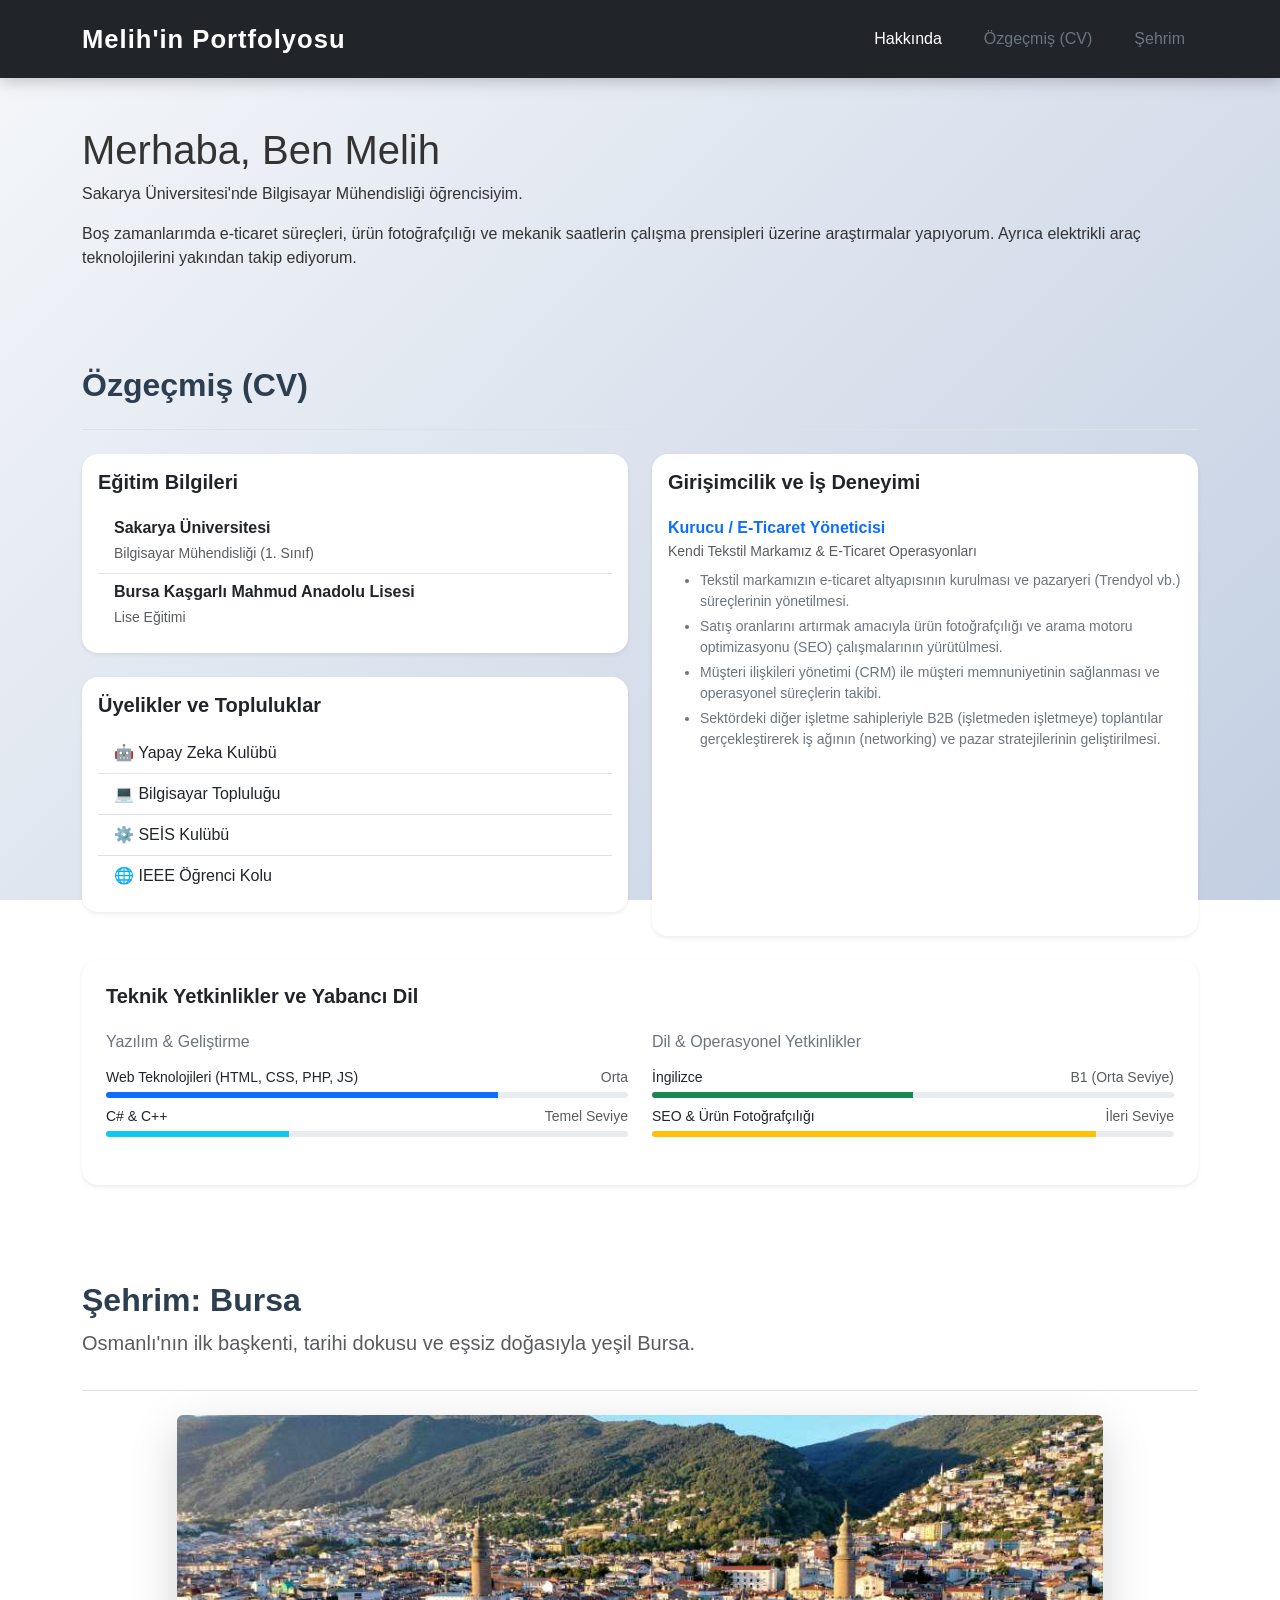
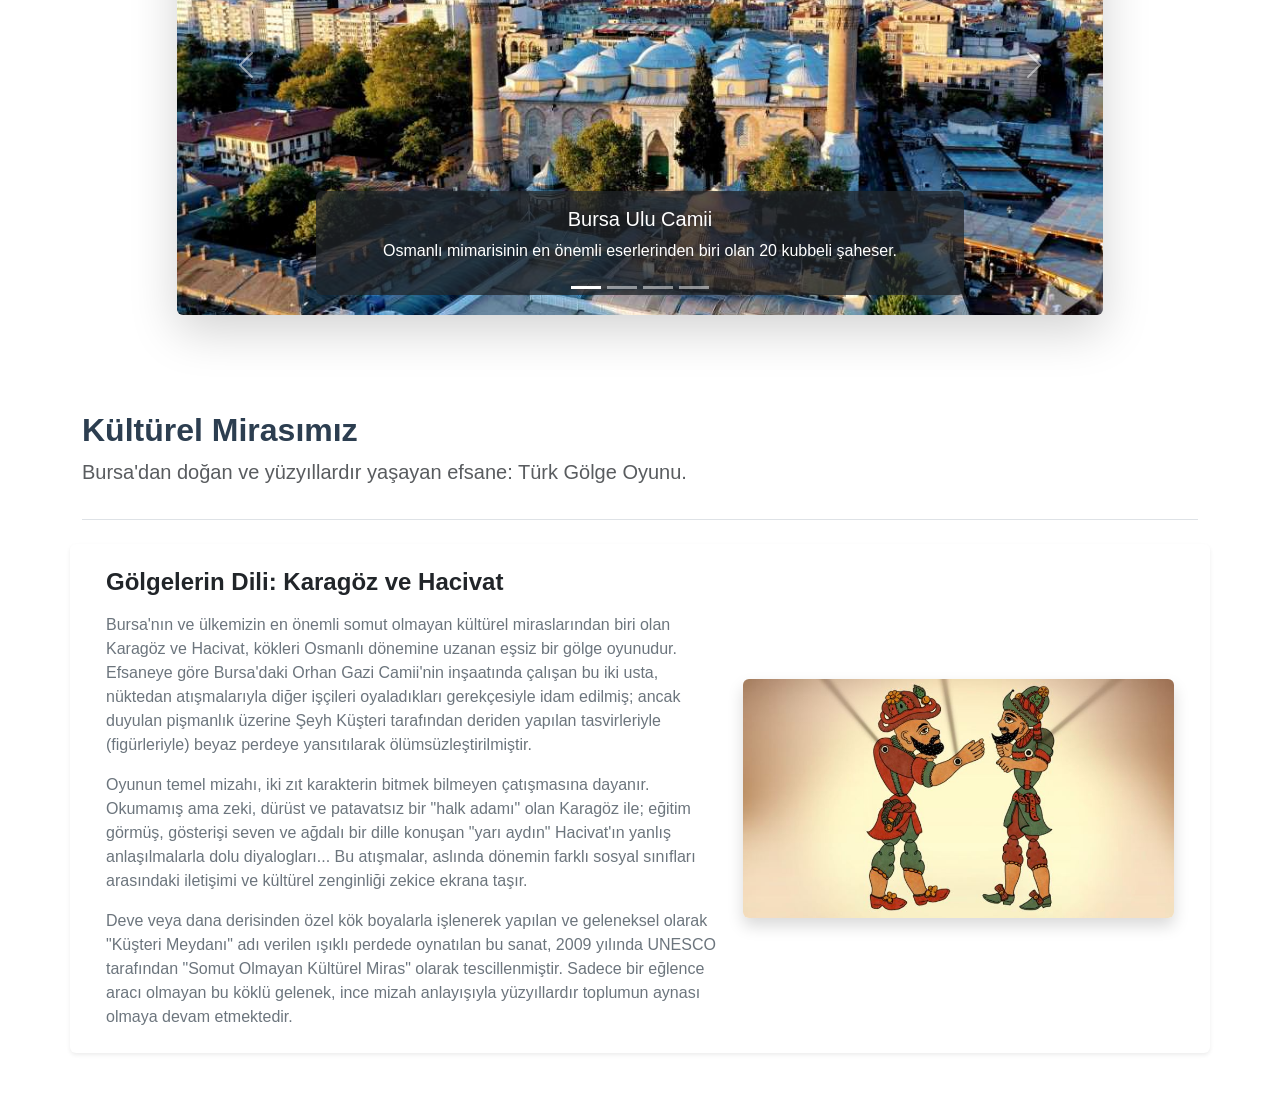
==== index.html @ 3fc29a47 "Mirasımız bölümü Karagöz ve Hacivat detaylarıyla güncellendi" ====
<!DOCTYPE html>
<html lang="tr">
<head>
    <meta charset="UTF-8">
    <meta name="viewport" content="width=device-width, initial-scale=1.0">
    <title>Web Teknolojileri Projesi</title>
    <!-- Bootstrap CSS -->
    <link href="https://cdn.jsdelivr.net/npm/bootstrap@5.3.3/dist/css/bootstrap.min.css" rel="stylesheet">
    <link rel="stylesheet" href="style.css">
</head>
<body>

    <!-- Üst Menü -->
    <nav class="navbar navbar-expand-lg navbar-dark bg-dark">
        <div class="container">
            <a class="navbar-brand" href="#">Melih'in Portfolyosu</a>
            <!-- Mobil menü butonu (Bunu ekledik ki telefonda açılsın) -->
            <button class="navbar-toggler" type="button" data-bs-toggle="collapse" data-bs-toggle="target" aria-controls="navbarNav" aria-expanded="false" aria-label="Toggle navigation">
                <span class="navbar-toggler-icon"></span>
            </button>
            
            <div class="collapse navbar-collapse" id="navbarNav">
                <ul class="navbar-nav ms-auto flex-row gap-3">
                    <li class="nav-item"><a class="nav-link text-white" href="#">Hakkında</a></li>
                    <li class="nav-item"><a class="nav-link text-secondary" href="#">Özgeçmiş (CV)</a></li>
                    <li class="nav-item"><a class="nav-link text-secondary" href="#sehrim">Şehrim</a></li>
                </ul>
            </div>
        </div>
    </nav>

    <!-- Hakkında İçeriği -->
    <div class="container mt-5">
        <h1>Merhaba, Ben Melih</h1>
        <p>Sakarya Üniversitesi'nde Bilgisayar Mühendisliği öğrencisiyim.</p>
        <p>Boş zamanlarımda e-ticaret süreçleri, ürün fotoğrafçılığı ve mekanik saatlerin çalışma prensipleri üzerine araştırmalar yapıyorum. Ayrıca elektrikli araç teknolojilerini yakından takip ediyorum.</p>
    </div>

    <!-- Özgeçmiş (CV) Bölümü -->
    <section id="ozgecmis" class="container mt-5 pt-5 mb-5">
        
        <!-- Bölüm Başlığı -->
        <header class="pb-3 mb-4 border-bottom">
            <h2 class="text-primary">Özgeçmiş (CV)</h2>
        </header>

        <div class="row">
            <!-- Sol Kolon: Eğitim ve Topluluklar -->
            <div class="col-md-6">
                
                <!-- Eğitim Bilgileri -->
                <article class="card shadow-sm mb-4 border-0 bg-white">
                    <div class="card-body">
                        <h3 class="card-title h5 text-dark fw-bold">Eğitim Bilgileri</h3>
                        <ul class="list-group list-group-flush mt-3">
                            <li class="list-group-item bg-transparent">
                                <h4 class="h6 fw-bold mb-1">Sakarya Üniversitesi</h4>
                                <span class="text-muted small">Bilgisayar Mühendisliği (1. Sınıf)</span>
                            </li>
                            <li class="list-group-item bg-transparent">
                                <h4 class="h6 fw-bold mb-1">Bursa Kaşgarlı Mahmud Anadolu Lisesi</h4>
                                <span class="text-muted small">Lise Eğitimi</span>
                            </li>
                        </ul>
                    </div>
                </article>

                <!-- Kulüp ve Topluluklar -->
                <article class="card shadow-sm mb-4 border-0 bg-white">
                    <div class="card-body">
                        <h3 class="card-title h5 text-dark fw-bold">Üyelikler ve Topluluklar</h3>
                        <ul class="list-group list-group-flush mt-3">
                            <li class="list-group-item bg-transparent">🤖 Yapay Zeka Kulübü</li>
                            <li class="list-group-item bg-transparent">💻 Bilgisayar Topluluğu</li>
                            <li class="list-group-item bg-transparent">⚙️ SEİS Kulübü</li>
                            <li class="list-group-item bg-transparent">🌐 IEEE Öğrenci Kolu</li>
                        </ul>
                    </div>
                </article>

            </div>

            <!-- Sağ Kolon: Deneyimler -->
            <div class="col-md-6">
                
                <!-- İş Deneyimi -->
                <article class="card shadow-sm border-0 bg-white h-100">
                    <div class="card-body">
                        <h3 class="card-title h5 text-dark fw-bold">Girişimcilik ve İş Deneyimi</h3>
                        
                        <div class="mt-4">
                            <h4 class="h6 fw-bold mb-1 text-primary">Kurucu / E-Ticaret Yöneticisi</h4>
                            <p class="text-muted small mb-2">Kendi Tekstil Markamız & E-Ticaret Operasyonları</p>
                            <ul class="small text-secondary">
                                <li class="mb-1">Tekstil markamızın e-ticaret altyapısının kurulması ve pazaryeri (Trendyol vb.) süreçlerinin yönetilmesi.</li>
                                <li class="mb-1">Satış oranlarını artırmak amacıyla ürün fotoğrafçılığı ve arama motoru optimizasyonu (SEO) çalışmalarının yürütülmesi.</li>
                                <li class="mb-1">Müşteri ilişkileri yönetimi (CRM) ile müşteri memnuniyetinin sağlanması ve operasyonel süreçlerin takibi.</li>
                                <li>Sektördeki diğer işletme sahipleriyle B2B (işletmeden işletmeye) toplantılar gerçekleştirerek iş ağının (networking) ve pazar stratejilerinin geliştirilmesi.</li>
                            </ul>
                        </div>
                        
                    </div>
                </article>

            </div>
        </div>

        <!-- Yetenekler ve Yabancı Dil -->
        <div class="row mt-4">
            <div class="col-12">
                <article class="card shadow-sm border-0 bg-white p-2">
                    <div class="card-body">
                        <h3 class="card-title h5 text-dark fw-bold mb-4">Teknik Yetkinlikler ve Yabancı Dil</h3>
                        
                        <div class="row">
                            <!-- Yazılım ve Teknoloji -->
                            <div class="col-md-6 mb-3">
                                <h4 class="h6 text-secondary mb-3">Yazılım & Geliştirme</h4>
                                
                                <div class="mb-2">
                                    <div class="d-flex justify-content-between small mb-1">
                                        <span>Web Teknolojileri (HTML, CSS, PHP, JS)</span>
                                        <span class="text-muted">Orta</span>
                                    </div>
                                    <div class="progress" style="height: 6px;">
                                        <div class="progress-bar bg-primary" role="progressbar" style="width: 75%"></div>
                                    </div>
                                </div>

                                <div class="mb-2">
                                    <div class="d-flex justify-content-between small mb-1">
                                        <span>C# & C++</span>
                                        <span class="text-muted">Temel Seviye</span>
                                    </div>
                                    <div class="progress" style="height: 6px;">
                                        <div class="progress-bar bg-info" role="progressbar" style="width: 35%"></div>
                                    </div>
                                </div>
                            </div>

                            <!-- Diller ve Diğer Yetenekler -->
                            <div class="col-md-6 mb-3">
                                <h4 class="h6 text-secondary mb-3">Dil & Operasyonel Yetkinlikler</h4>
                                
                                <div class="mb-2">
                                    <div class="d-flex justify-content-between small mb-1">
                                        <span>İngilizce</span>
                                        <span class="text-muted">B1 (Orta Seviye)</span>
                                    </div>
                                    <div class="progress" style="height: 6px;">
                                        <div class="progress-bar bg-success" role="progressbar" style="width: 50%"></div>
                                    </div>
                                </div>

                                <div class="mb-2">
                                    <div class="d-flex justify-content-between small mb-1">
                                        <span>SEO & Ürün Fotoğrafçılığı</span>
                                        <span class="text-muted">İleri Seviye</span>
                                    </div>
                                    <div class="progress" style="height: 6px;">
                                        <div class="progress-bar bg-warning" role="progressbar" style="width: 85%"></div>
                                    </div>
                                </div>
                            </div>
                        </div>

                    </div>
                </article>
            </div>
        </div>
    </section>

    <!-- Şehrim Bölümü (Bursa Temalı Slider) -->
    <section id="sehrim" class="container mt-5 pt-5 mb-5">
        
        <!-- Bölüm Başlığı -->
        <header class="pb-3 mb-4 border-bottom">
            <h2 class="text-primary">Şehrim: Bursa</h2>
            <p class="lead text-muted">Osmanlı'nın ilk başkenti, tarihi dokusu ve eşsiz doğasıyla yeşil Bursa.</p>
        </header>

        <!-- Bootstrap Slider (Carousel) - 4 Resimli -->
        <div class="row justify-content-center">
            <div class="col-md-10">
                <div id="sehrimSlider" class="carousel slide shadow-lg rounded overflow-hidden" data-bs-ride="carousel">
                    
                    <!-- Alt Çizgi Göstergeleri -->
                    <div class="carousel-indicators">
                        <button type="button" data-bs-target="#sehrimSlider" data-bs-slide-to="0" class="active" aria-current="true" aria-label="Slide 1"></button>
                        <button type="button" data-bs-target="#sehrimSlider" data-bs-slide-to="1" aria-label="Slide 2"></button>
                        <button type="button" data-bs-target="#sehrimSlider" data-bs-slide-to="2" aria-label="Slide 3"></button>
                        <button type="button" data-bs-target="#sehrimSlider" data-bs-slide-to="3" aria-label="Slide 4"></button>
                    </div>

                    <!-- Kayan Resimler -->
                    <div class="carousel-inner">
                        <!-- Slayt 1: Ulu Camii -->
                        <div class="carousel-item active">
                            <img src="resimler/ULUCAMİİ.jpg" class="d-block w-100" style="height: 500px; object-fit: cover;" alt="Bursa Ulu Camii">
                            <div class="carousel-caption d-none d-md-block bg-dark bg-opacity-75 rounded p-3">
                                <h5>Bursa Ulu Camii</h5>
                                <p>Osmanlı mimarisinin en önemli eserlerinden biri olan 20 kubbeli şaheser.</p>
                            </div>
                        </div>
                        <!-- Slayt 2: Uludağ -->
                        <div class="carousel-item">
                            <img src="resimler/Uludağ_zirve.jpg" class="d-block w-100" style="height: 500px; object-fit: cover;" alt="Uludağ">
                            <div class="carousel-caption d-none d-md-block bg-dark bg-opacity-75 rounded p-3">
                                <h5>Beyaz Cennet: Uludağ</h5>
                                <p>Türkiye'nin en popüler kış turizmi merkezi ve eşsiz doğa parkı.</p>
                            </div>
                        </div>
                        <!-- Slayt 3: Cumalıkızık -->
                        <div class="carousel-item">
                            <img src="resimler/cumalikkizik.webp" class="d-block w-100" style="height: 500px; object-fit: cover;" alt="Cumalıkızık">
                            <div class="carousel-caption d-none d-md-block bg-dark bg-opacity-75 rounded p-3">
                                <h5>Tarihi Cumalıkızık Köyü</h5>
                                <p>UNESCO Dünya Mirası listesinde yer alan, 700 yıllık Osmanlı sivil mimari örneği.</p>
                            </div>
                        </div>
                        <!-- Slayt 4: Teleferik -->
                        <div class="carousel-item">
                            <img src="resimler/telefrik.webp" class="d-block w-100" style="height: 500px; object-fit: cover;" alt="Bursa Teleferik">
                            <div class="carousel-caption d-none d-md-block bg-dark bg-opacity-75 rounded p-3">
                                <h5>Teleferik</h5>
                                <p>Uludağ'a uzanan dünyanın en uzun hatlı teleferiklerinden biriyle orman manzarası.</p>
                            </div>
                        </div>
                    </div>

                    <!-- Sağ/Sol Kontrol Okları -->
                    <button class="carousel-control-prev" type="button" data-bs-target="#sehrimSlider" data-bs-slide="prev">
                        <span class="carousel-control-prev-icon" aria-hidden="true"></span>
                        <span class="visually-hidden">Önceki</span>
                    </button>
                    <button class="carousel-control-next" type="button" data-bs-target="#sehrimSlider" data-bs-slide="next">
                        <span class="carousel-control-next-icon" aria-hidden="true"></span>
                        <span class="visually-hidden">Sonraki</span>
                    </button>
                </div>
            </div>
        </div>

    </section>

<!-- Mirasımız Bölümü -->
    <section id="mirasimiz" class="container mt-5 pt-5 mb-5">
        
        <!-- Bölüm Başlığı -->
        <header class="pb-3 mb-4 border-bottom">
            <h2 class="text-primary">Kültürel Mirasımız</h2>
            <p class="lead text-muted">Bursa'dan doğan ve yüzyıllardır yaşayan efsane: Türk Gölge Oyunu.</p>
        </header>

        <!-- Miras İçeriği (Article Semantic Tag'i ile) -->
        <article class="row align-items-center bg-white shadow-sm rounded p-4 border-0 card-hover-effect">
            
            <!-- Sol Taraf: Metin İçeriği -->
            <div class="col-md-7 order-2 order-md-1 mt-4 mt-md-0">
                <h3 class="h4 fw-bold text-dark mb-3">Gölgelerin Dili: Karagöz ve Hacivat</h3>
                <p class="text-secondary mb-3">
                    Bursa'nın ve ülkemizin en önemli somut olmayan kültürel miraslarından biri olan Karagöz ve Hacivat, kökleri Osmanlı dönemine uzanan eşsiz bir gölge oyunudur. Efsaneye göre Bursa'daki Orhan Gazi Camii'nin inşaatında çalışan bu iki usta, nüktedan atışmalarıyla diğer işçileri oyaladıkları gerekçesiyle idam edilmiş; ancak duyulan pişmanlık üzerine Şeyh Küşteri tarafından deriden yapılan tasvirleriyle (figürleriyle) beyaz perdeye yansıtılarak ölümsüzleştirilmiştir.
                </p>
                <p class="text-secondary mb-3">
                    Oyunun temel mizahı, iki zıt karakterin bitmek bilmeyen çatışmasına dayanır. Okumamış ama zeki, dürüst ve patavatsız bir "halk adamı" olan Karagöz ile; eğitim görmüş, gösterişi seven ve ağdalı bir dille konuşan "yarı aydın" Hacivat'ın yanlış anlaşılmalarla dolu diyalogları... Bu atışmalar, aslında dönemin farklı sosyal sınıfları arasındaki iletişimi ve kültürel zenginliği zekice ekrana taşır.
                </p>
                <p class="text-secondary mb-0">
                    Deve veya dana derisinden özel kök boyalarla işlenerek yapılan ve geleneksel olarak "Küşteri Meydanı" adı verilen ışıklı perdede oynatılan bu sanat, 2009 yılında UNESCO tarafından "Somut Olmayan Kültürel Miras" olarak tescillenmiştir. Sadece bir eğlence aracı olmayan bu köklü gelenek, ince mizah anlayışıyla yüzyıllardır toplumun aynası olmaya devam etmektedir.
                </p>
            </div>
            
            <!-- Sağ Taraf: Görsel -->
            <div class="col-md-5 order-1 order-md-2 text-center">
                <!-- İstersen resmi kendi resimler/ klasörüne indireceğin bir Karagöz Hacivat görseliyle değiştirebilirsin -->
                <img src="resimler/HACİVAT.KARAGÖZ.jpg" class="img-fluid rounded shadow" alt="Karagöz ve Hacivat Gölge Oyunu">
            </div>

        </article>

    </section>


    
    <!-- Bootstrap JS (Mobil menünün ve resim kaydırmanın çalışması için ZORUNLU) -->
    <script src="https://cdn.jsdelivr.net/npm/bootstrap@5.3.3/dist/js/bootstrap.bundle.min.js"></script>
</body>
</html>
---- style.css ----
/* Sayfa Genel Arka Planı (Hafif ve modern bir geçiş - Gradient) */
body {
    background: linear-gradient(135deg, #f5f7fa 0%, #c3cfe2 100%);
    background-attachment: fixed; /* Arka planı sabitler, kaydırmayı güzelleştirir */
    font-family: 'Segoe UI', Tahoma, Geneva, Verdana, sans-serif;
    color: #333;
}

/* Üst Menü Özelleştirmeleri */
.navbar {
    box-shadow: 0 4px 15px rgba(0, 0, 0, 0.2); 
    padding: 15px 0; 
}

.navbar-brand {
    font-weight: 800;
    font-size: 1.6rem;
    letter-spacing: 1px;
}

.nav-link {
    font-weight: 500;
    transition: all 0.3s ease;
    margin: 0 5px;
}

.nav-link:hover {
    color: #0dcaf0 !important;
    transform: translateY(-3px);
}

/* Kart Tasarımları (Hafif yuvarlatılmış köşeler ve havada durma efekti) */
.card {
    border-radius: 16px; /* Köşeleri modern bir şekilde yumuşatır */
    transition: transform 0.3s ease, box-shadow 0.3s ease; /* Hareketleri akıcı yapar */
}

/* Fareyle kartın üzerine gelince hafifçe havaya kalkması */
.card:hover {
    transform: translateY(-8px);
    box-shadow: 0 15px 30px rgba(0,0,0,0.1) !important;
}

/* CV Başlıkları */
h2.text-primary {
    color: #2c3e50 !important; /* Mavi rengi daha asil bir laciverte çeker */
    font-weight: 800;
}
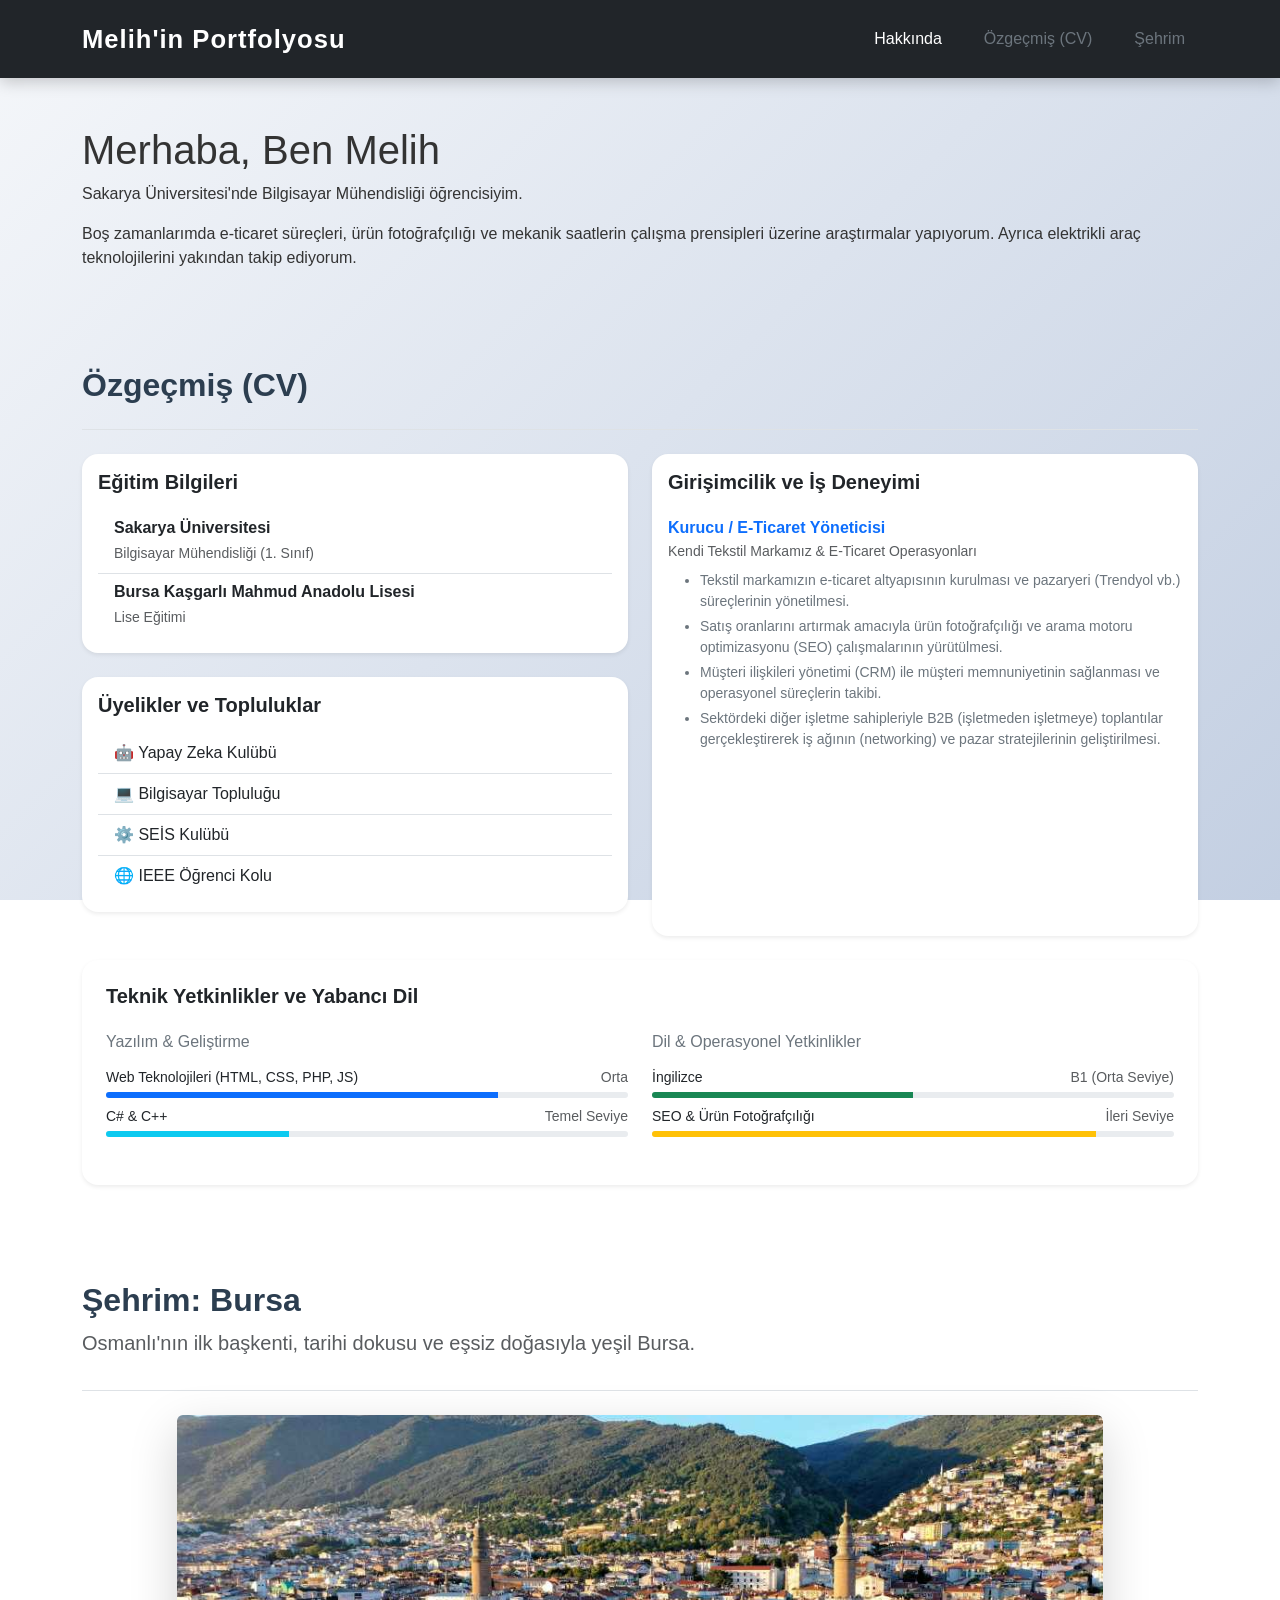
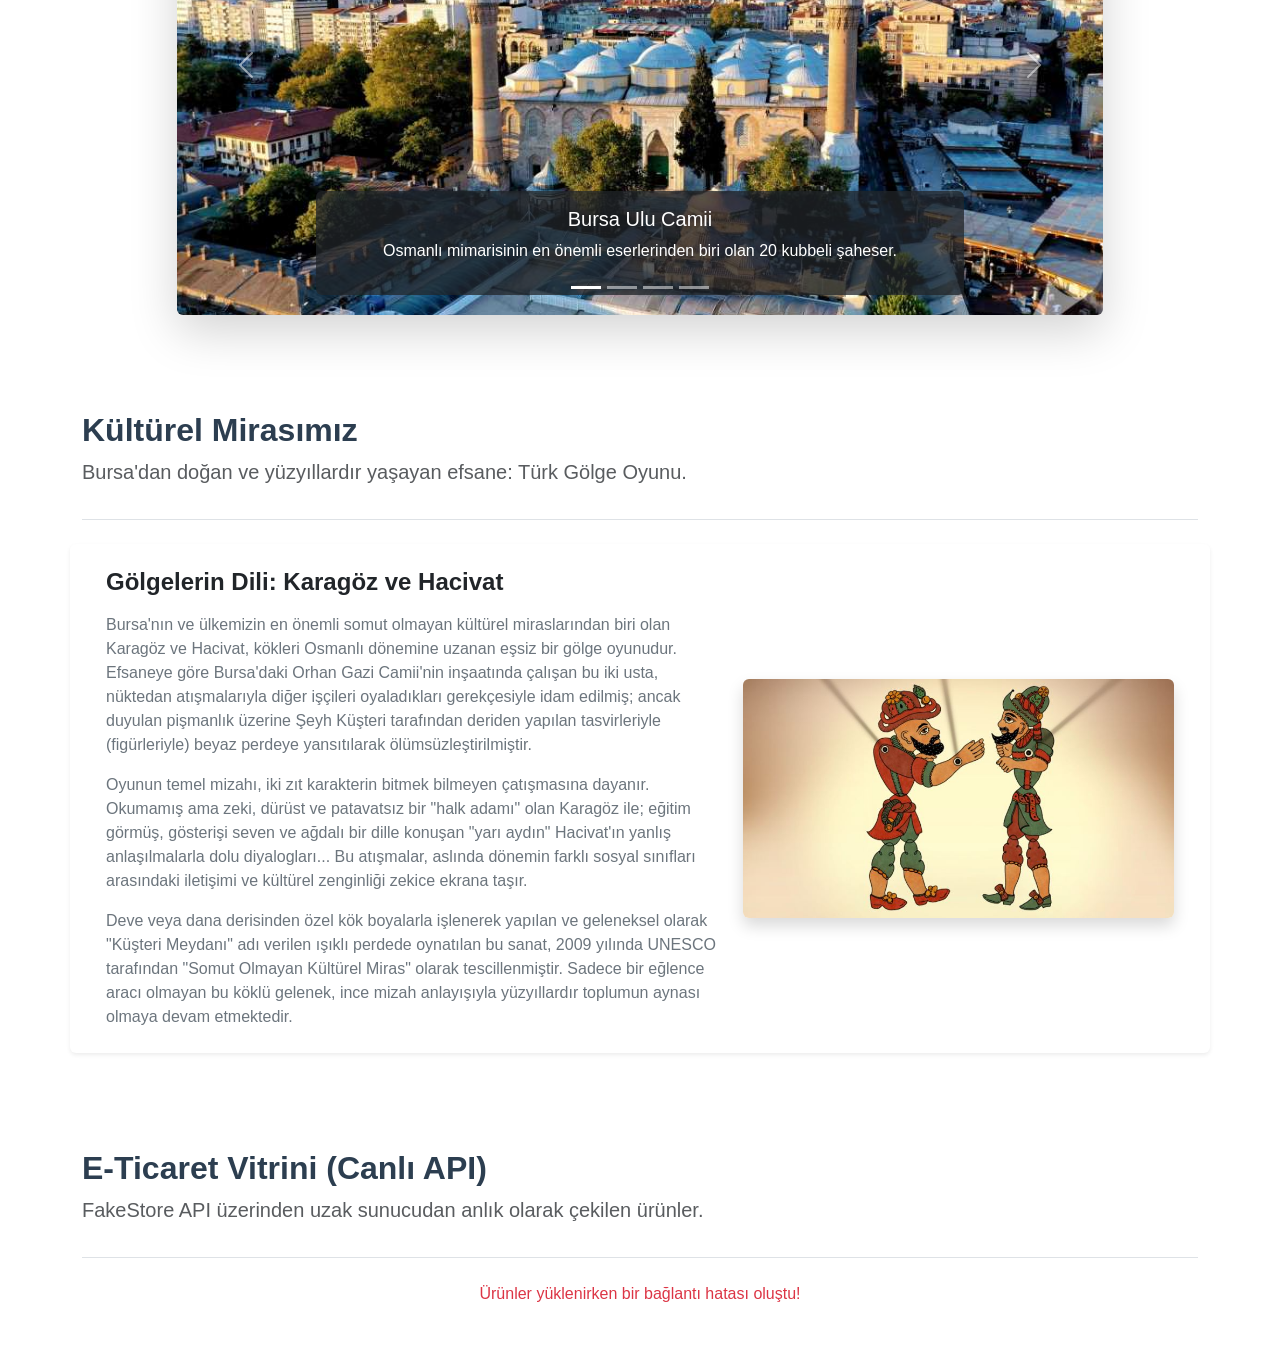
==== commit 3684b281: "FakeStore API ile dinamik e-ticaret vitrini eklendi" ====
--- a/index.html
+++ b/index.html
@@ -279,9 +279,69 @@
 
     </section>
 
-
+<!-- E-Ticaret API Vitrini (6. Gün Görevi) -->
+    <section id="api-vitrin" class="container mt-5 pt-5 mb-5">
+        
+        <header class="pb-3 mb-4 border-bottom">
+            <h2 class="text-primary">E-Ticaret Vitrini (Canlı API)</h2>
+            <p class="lead text-muted">FakeStore API üzerinden uzak sunucudan anlık olarak çekilen ürünler.</p>
+        </header>
+
+        <!-- Ürünlerin dizileceği boş kutu. İçini JavaScript ile dolduracağız -->
+        <div class="row" id="urun-listesi">
+            <div class="col-12 text-center mt-4">
+                <div class="spinner-border text-primary" role="status">
+                    <span class="visually-hidden">Yükleniyor...</span>
+                </div>
+                <p class="mt-2 text-muted">Ürünler sunucudan çekiliyor, lütfen bekleyin...</p>
+            </div>
+        </div>
+
+    </section>
+
+    <!-- API Veri Çekme İşlemi (JavaScript) -->
+    <script>
+        // 1. ADIM: İnternetteki ürün veri tabanına (API) gidip 4 tane ürün istiyoruz.
+        fetch('https://fakestoreapi.com/products?limit=4')
+            
+            // 2. ADIM: Gelen cevabı bilgisayarın anlayacağı JSON (veri) formatına çeviriyoruz.
+            .then(cevap => cevap.json())
+            
+            // 3. ADIM: Veriler hazır olduğunda ekrana (HTML içine) yazdırıyoruz.
+            .then(urunler => {
+                
+                // HTML'deki boş ürün kutumuzu buluyoruz
+                const urunKutusu = document.getElementById('urun-listesi');
+                
+                // "Yükleniyor..." yazısını temizliyoruz
+                urunKutusu.innerHTML = ''; 
+
+                // Gelen her bir ürün için bir döngü başlatıp ekrana Bootstrap kartı çiziyoruz
+                urunler.forEach(urun => {
+                    urunKutusu.innerHTML += `
+                        <div class="col-md-3 mb-4">
+                            <div class="card h-100 shadow-sm border-0 p-3 card-hover-effect">
+                                <img src="${urun.image}" class="card-img-top" style="height: 180px; object-fit: contain;" alt="Ürün Resmi">
+                                <div class="card-body text-center d-flex flex-column p-0 pt-3">
+                                    <h6 class="card-title text-truncate" title="${urun.title}">${urun.title}</h6>
+                                    <p class="card-text fw-bold text-success mt-auto fs-5">$${urun.price}</p>
+                                </div>
+                            </div>
+                        </div>
+                    `;
+                });
+            })
+            
+            // 4. ADIM: Eğer internet veya sunucu kaynaklı bir hata olursa ekrana uyarı veriyoruz.
+            .catch(hata => {
+                document.getElementById('urun-listesi').innerHTML = '<p class="text-danger text-center">Ürünler yüklenirken bir bağlantı hatası oluştu!</p>';
+            });
+    </script>
     
     <!-- Bootstrap JS (Mobil menünün ve resim kaydırmanın çalışması için ZORUNLU) -->
     <script src="https://cdn.jsdelivr.net/npm/bootstrap@5.3.3/dist/js/bootstrap.bundle.min.js"></script>
+
+
+
 </body>
 </html>
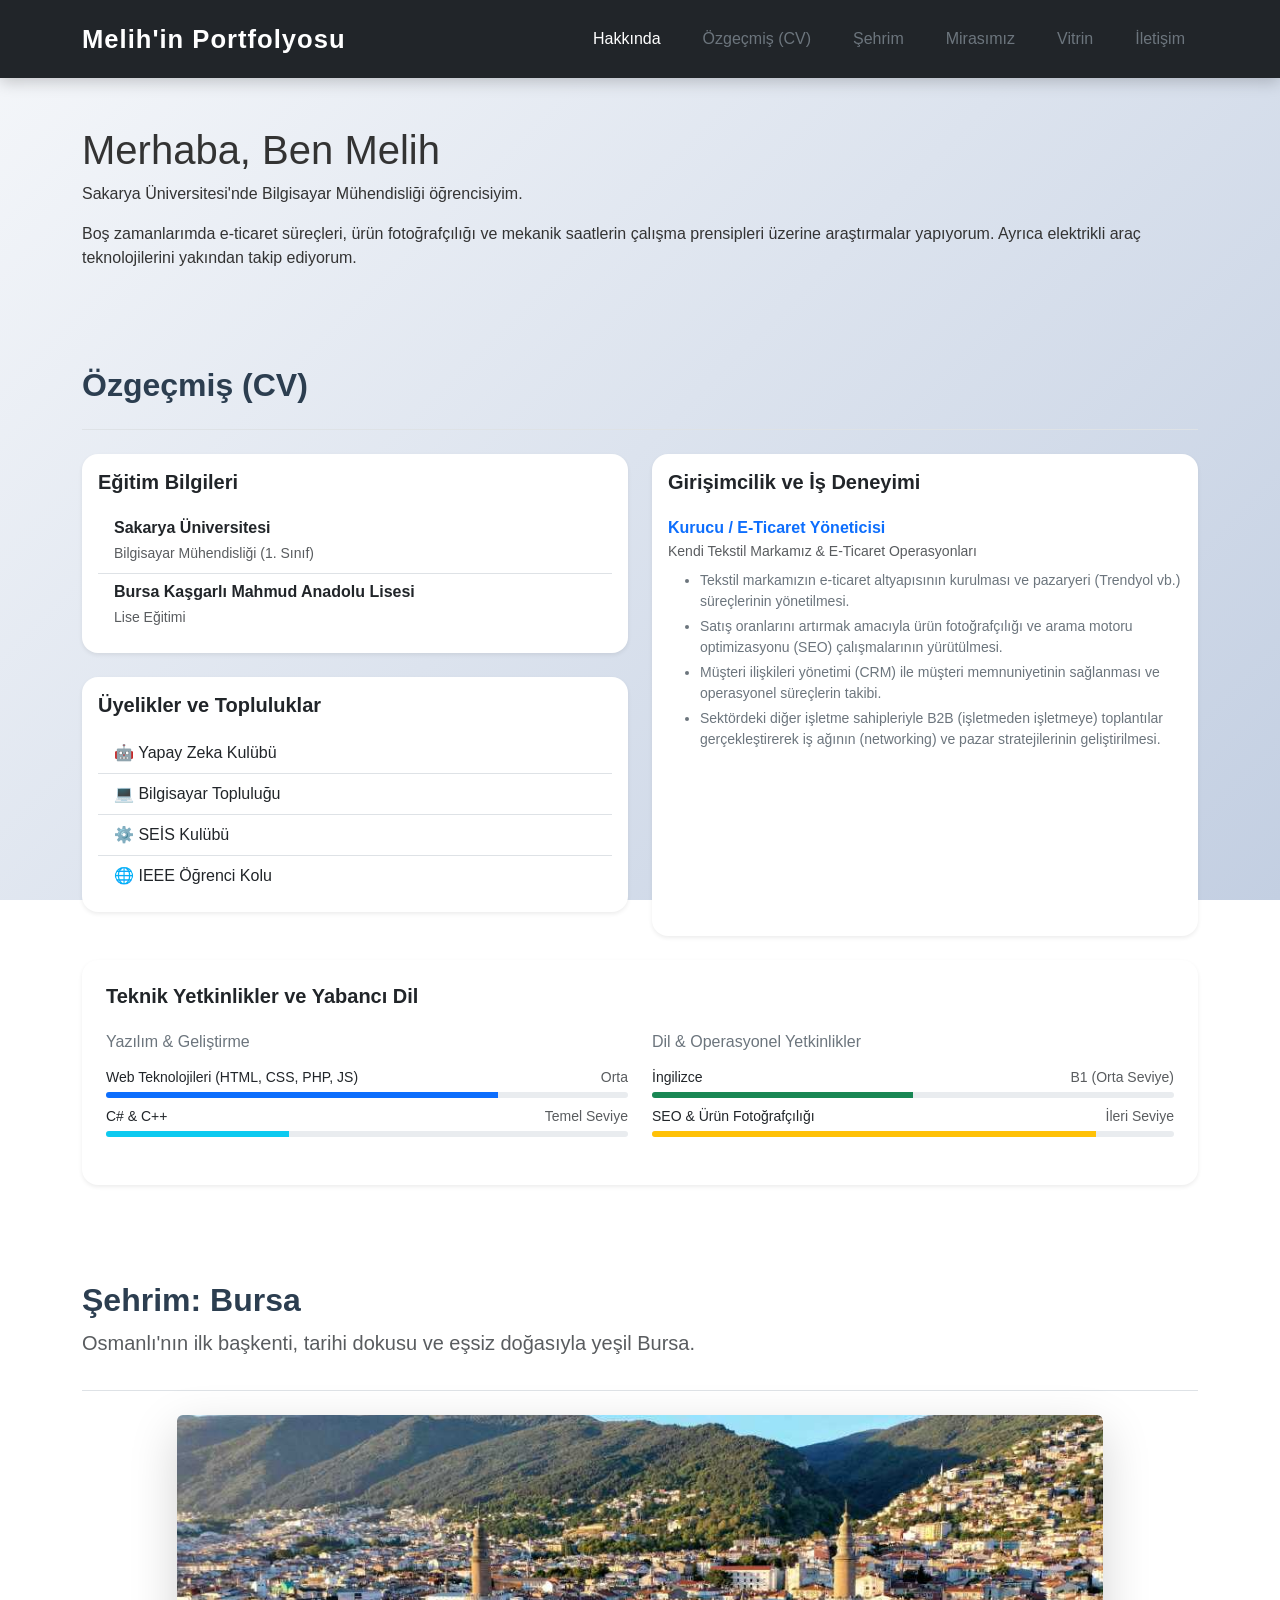
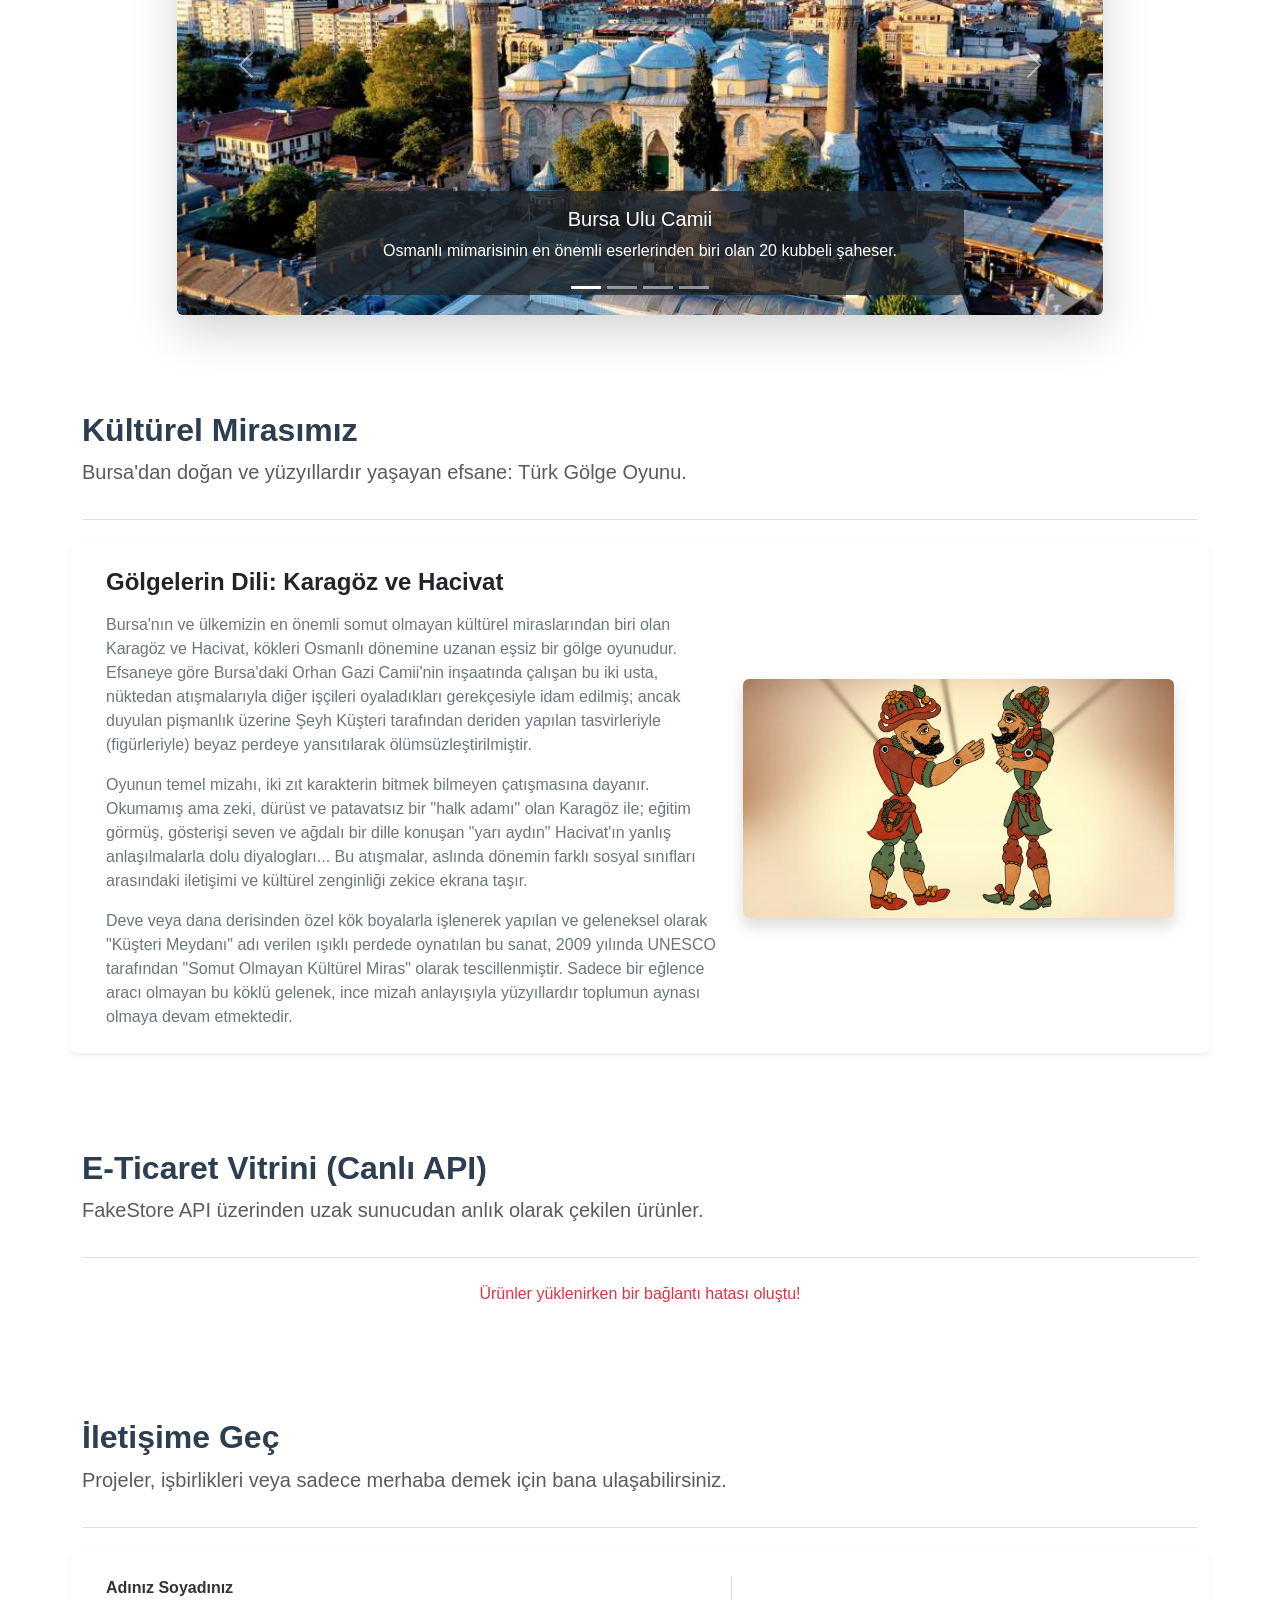
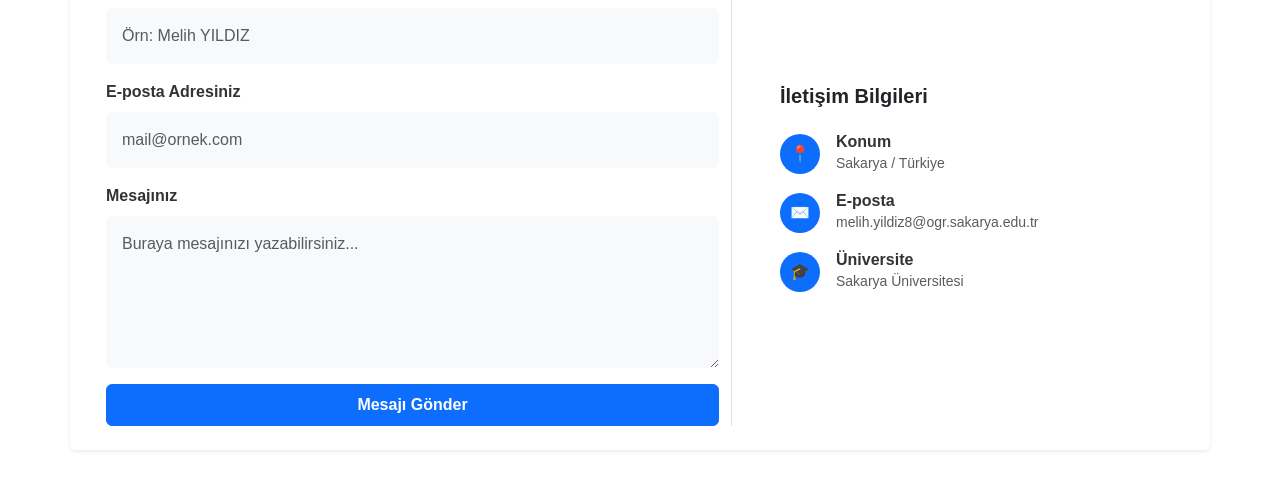
==== commit aba33ef0: "İletişim bölümü eklendi ve üst menü güncellendi" ====
--- a/index.html
+++ b/index.html
@@ -11,6 +11,7 @@
 <body>
 
     <!-- Üst Menü -->
+    <!-- Üst Menü -->
     <nav class="navbar navbar-expand-lg navbar-dark bg-dark">
         <div class="container">
             <a class="navbar-brand" href="#">Melih'in Portfolyosu</a>
@@ -22,13 +23,16 @@
             <div class="collapse navbar-collapse" id="navbarNav">
                 <ul class="navbar-nav ms-auto flex-row gap-3">
                     <li class="nav-item"><a class="nav-link text-white" href="#">Hakkında</a></li>
-                    <li class="nav-item"><a class="nav-link text-secondary" href="#">Özgeçmiş (CV)</a></li>
+                    <li class="nav-item"><a class="nav-link text-secondary" href="#ozgecmis">Özgeçmiş (CV)</a></li>
                     <li class="nav-item"><a class="nav-link text-secondary" href="#sehrim">Şehrim</a></li>
+                    <!-- İŞTE BURAYA YENİ BÖLÜMLERİMİZİN LİNKLERİ GELDİ -->
+                    <li class="nav-item"><a class="nav-link text-secondary" href="#mirasimiz">Mirasımız</a></li>
+                    <li class="nav-item"><a class="nav-link text-secondary" href="#api-vitrin">Vitrin</a></li>
+                    <li class="nav-item"><a class="nav-link text-secondary" href="#iletisim">İletişim</a></li>
                 </ul>
             </div>
         </div>
     </nav>
-
     <!-- Hakkında İçeriği -->
     <div class="container mt-5">
         <h1>Merhaba, Ben Melih</h1>
@@ -299,6 +303,67 @@
 
     </section>
 
+    <!-- İletişim Bölümü (7. Gün Görevi) -->
+    <section id="iletisim" class="container mt-5 pt-5 mb-5">
+        
+        <header class="pb-3 mb-4 border-bottom">
+            <h2 class="text-primary">İletişime Geç</h2>
+            <p class="lead text-muted">Projeler, işbirlikleri veya sadece merhaba demek için bana ulaşabilirsiniz.</p>
+        </header>
+
+        <div class="row bg-white shadow-sm rounded p-4 border-0">
+            <!-- Sol Kolon: İletişim Formu -->
+            <div class="col-md-7 mb-4 mb-md-0">
+                <form id="iletisimFormu">
+                    <div class="mb-3">
+                        <label for="adSoyad" class="form-label fw-bold">Adınız Soyadınız</label>
+                        <input type="text" class="form-control bg-light border-0 p-3" id="adSoyad" placeholder="Örn: Melih YILDIZ">
+                    </div>
+                    <div class="mb-3">
+                        <label for="email" class="form-label fw-bold">E-posta Adresiniz</label>
+                        <input type="email" class="form-control bg-light border-0 p-3" id="email" placeholder="mail@ornek.com">
+                    </div>
+                    <div class="mb-3">
+                        <label for="mesaj" class="form-label fw-bold">Mesajınız</label>
+                        <textarea class="form-control bg-light border-0 p-3" id="mesaj" rows="5" placeholder="Buraya mesajınızı yazabilirsiniz..."></textarea>
+                    </div>
+                    <!-- Buton tipini şimdilik "button" yaptık ki sayfayı yenilemesin, yarın JS ile canlandıracağız -->
+                    <button type="button" class="btn btn-primary px-4 py-2 w-100 fw-bold" id="gonderButonu">Mesajı Gönder</button>
+                </form>
+            </div>
+
+            <!-- Sağ Kolon: İletişim Bilgileri -->
+            <div class="col-md-5 d-flex flex-column justify-content-center px-md-5 mt-4 mt-md-0 border-start d-none d-md-flex">
+                <h3 class="h5 fw-bold mb-4 text-dark">İletişim Bilgileri</h3>
+                
+                <div class="d-flex align-items-center mb-3">
+                    <div class="bg-primary text-white rounded-circle d-flex justify-content-center align-items-center me-3" style="width: 40px; height: 40px;">📍</div>
+                    <div>
+                        <h6 class="mb-0 fw-bold">Konum</h6>
+                        <small class="text-muted">Sakarya / Türkiye</small>
+                    </div>
+                </div>
+
+                <div class="d-flex align-items-center mb-3">
+                    <div class="bg-primary text-white rounded-circle d-flex justify-content-center align-items-center me-3" style="width: 40px; height: 40px;">✉️</div>
+                    <div>
+                        <h6 class="mb-0 fw-bold">E-posta</h6>
+                        <small class="text-muted">melih.yildiz8@ogr.sakarya.edu.tr</small>
+                    </div>
+                </div>
+
+                <div class="d-flex align-items-center mb-4">
+                    <div class="bg-primary text-white rounded-circle d-flex justify-content-center align-items-center me-3" style="width: 40px; height: 40px;">🎓</div>
+                    <div>
+                        <h6 class="mb-0 fw-bold">Üniversite</h6>
+                        <small class="text-muted">Sakarya Üniversitesi</small>
+                    </div>
+                </div>
+            </div>
+        </div>
+
+    </section>
+
     <!-- API Veri Çekme İşlemi (JavaScript) -->
     <script>
         // 1. ADIM: İnternetteki ürün veri tabanına (API) gidip 4 tane ürün istiyoruz.
@@ -337,6 +402,8 @@
                 document.getElementById('urun-listesi').innerHTML = '<p class="text-danger text-center">Ürünler yüklenirken bir bağlantı hatası oluştu!</p>';
             });
     </script>
+
+
     
     <!-- Bootstrap JS (Mobil menünün ve resim kaydırmanın çalışması için ZORUNLU) -->
     <script src="https://cdn.jsdelivr.net/npm/bootstrap@5.3.3/dist/js/bootstrap.bundle.min.js"></script>
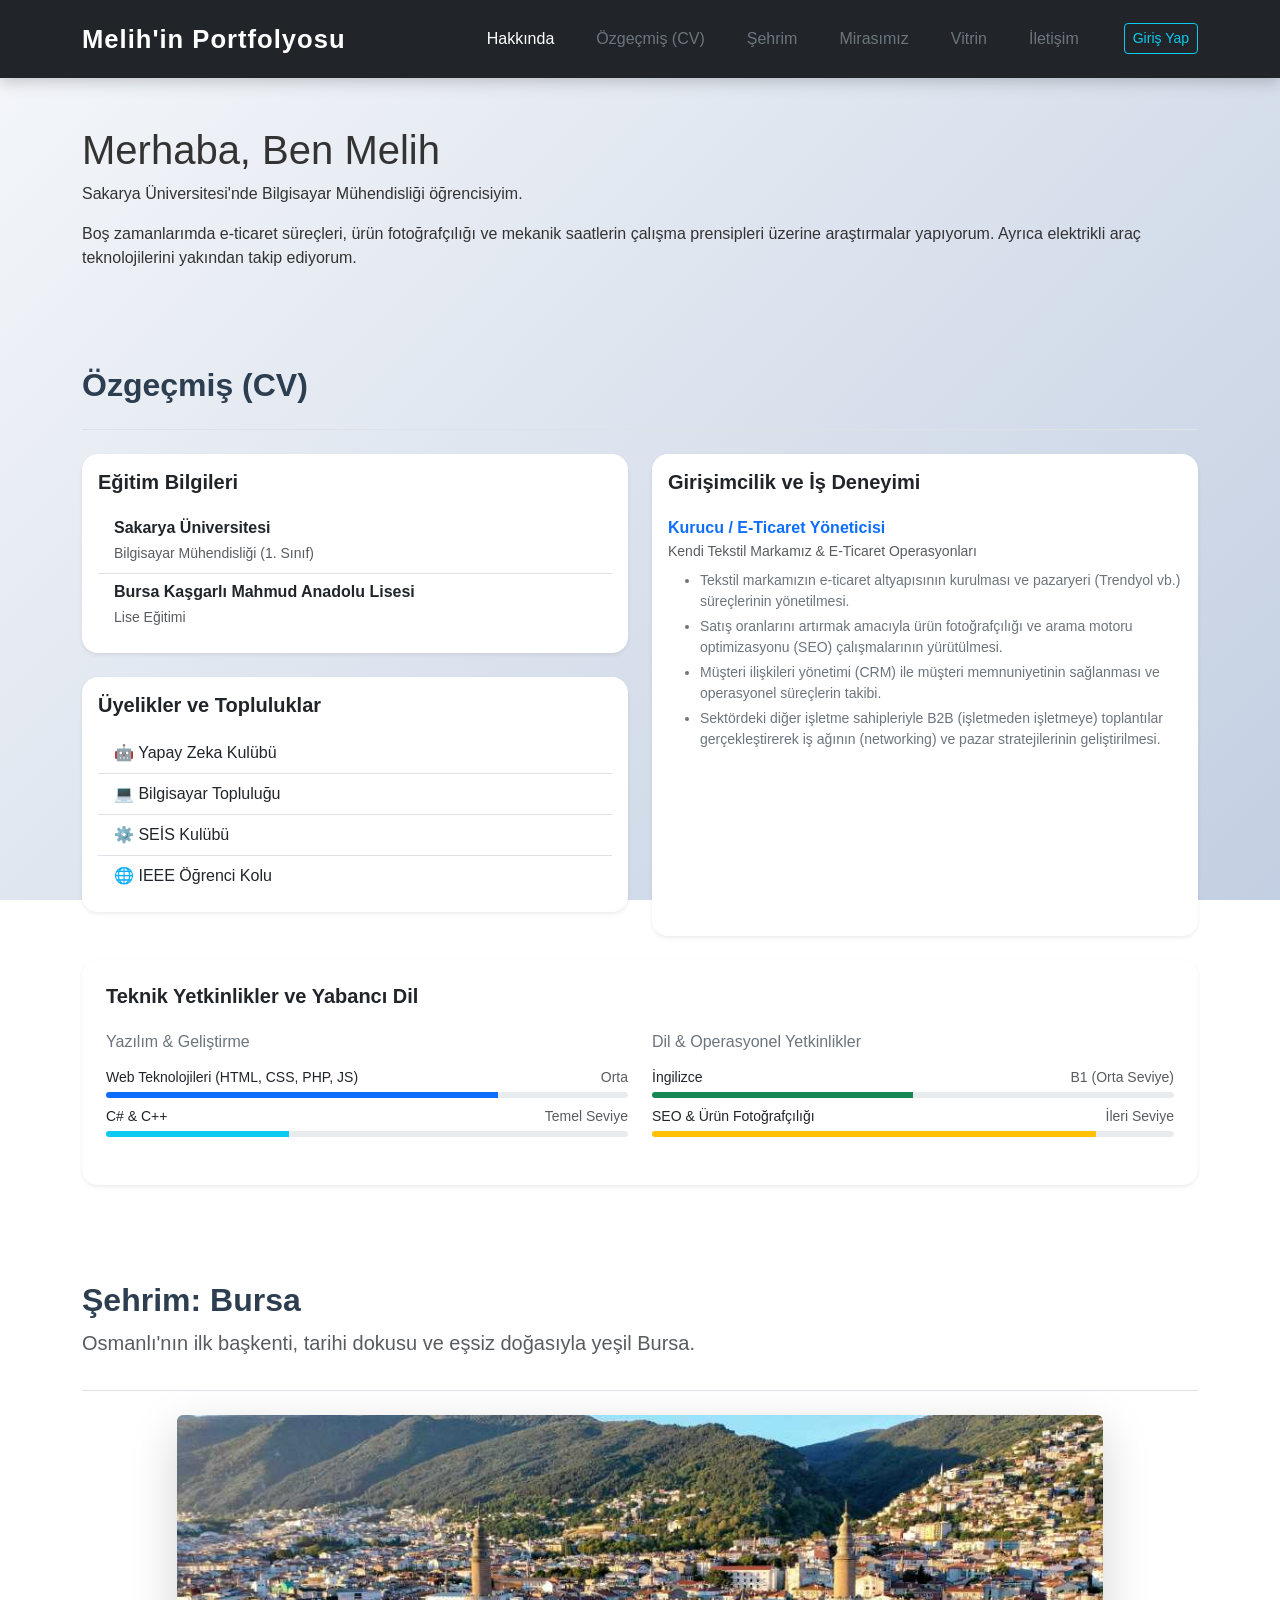
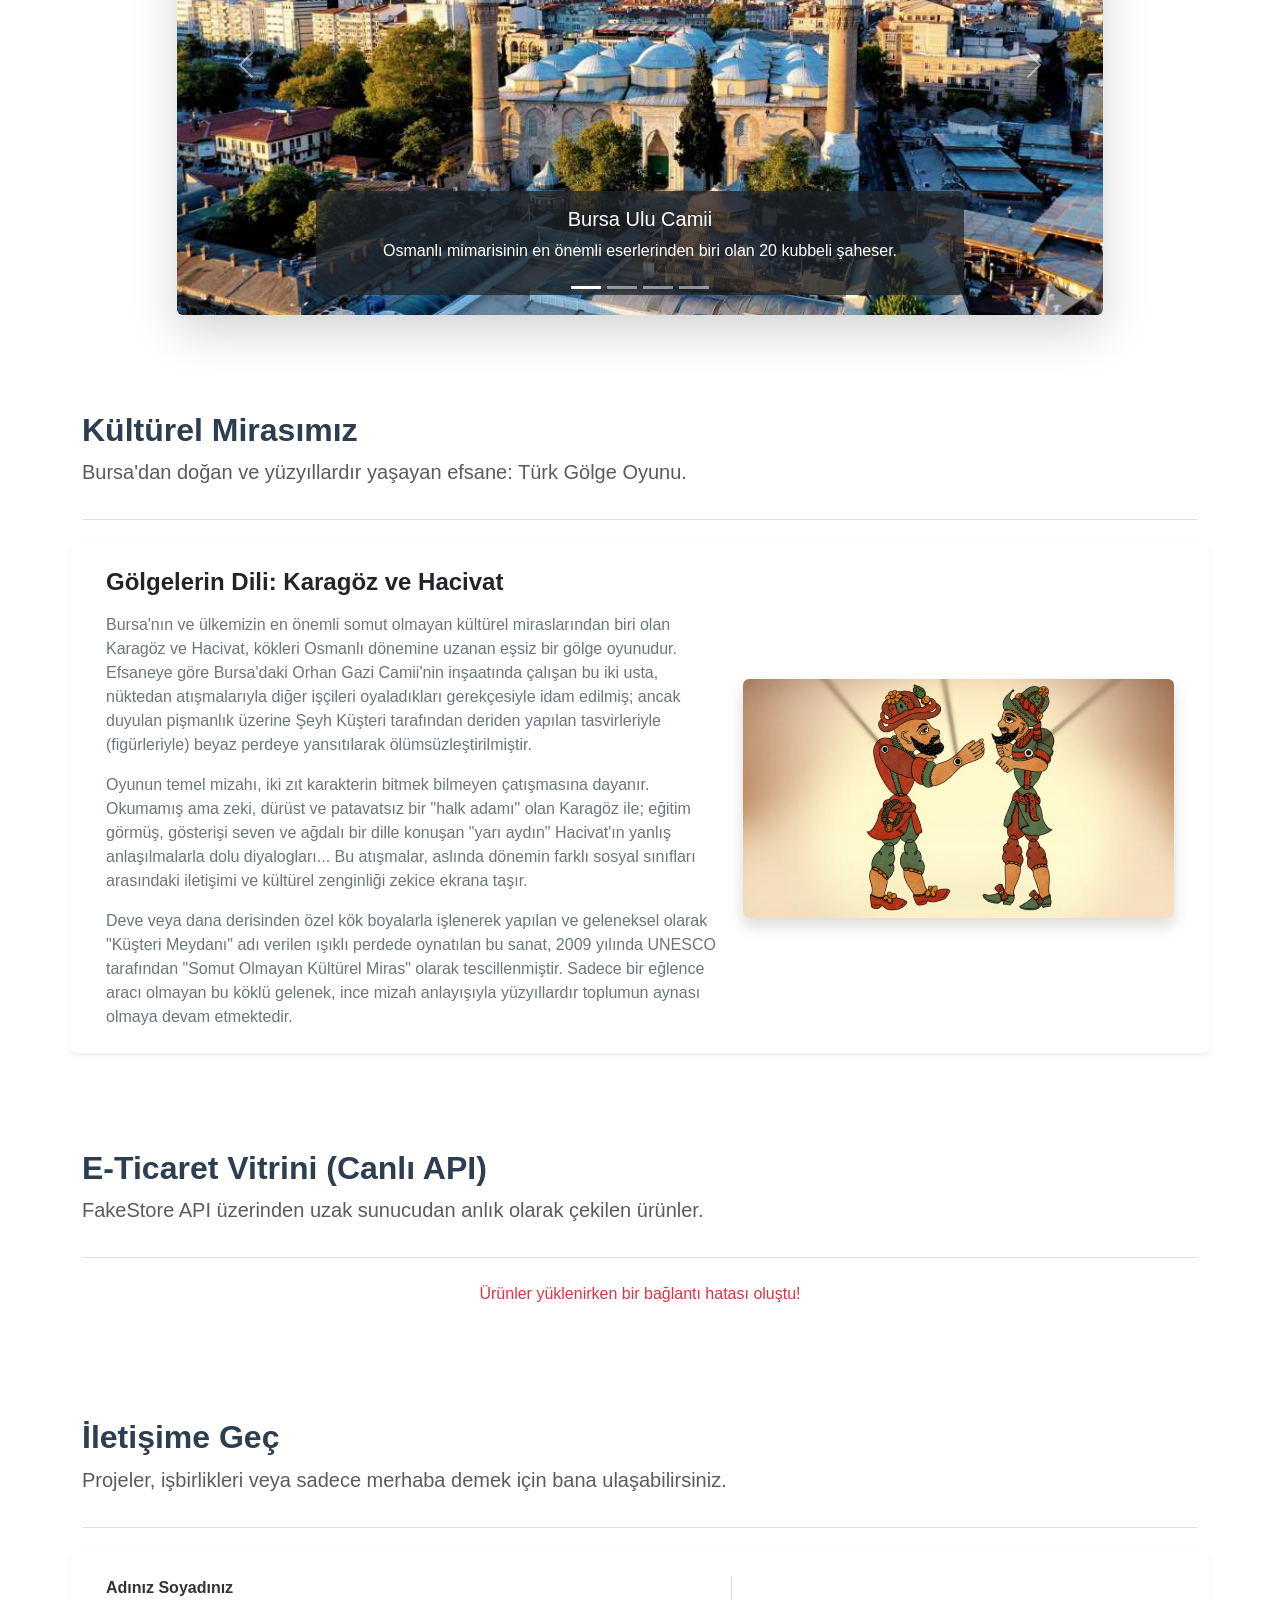
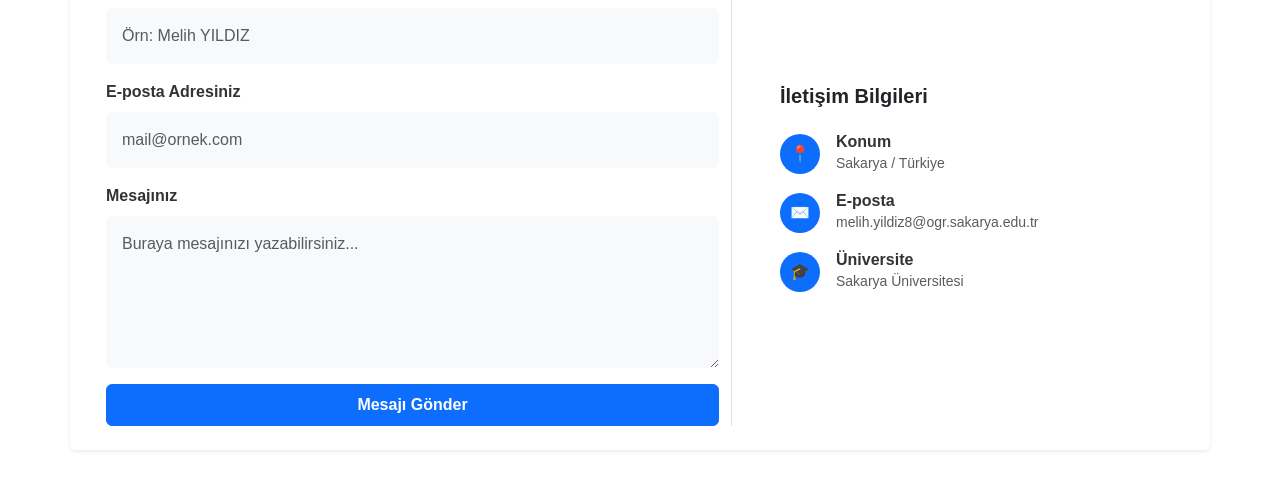
==== commit 713b3bae: "PHP ile admin giriş (login) sayfası eklendi" ====
--- a/index.html
+++ b/index.html
@@ -29,6 +29,7 @@
                     <li class="nav-item"><a class="nav-link text-secondary" href="#mirasimiz">Mirasımız</a></li>
                     <li class="nav-item"><a class="nav-link text-secondary" href="#api-vitrin">Vitrin</a></li>
                     <li class="nav-item"><a class="nav-link text-secondary" href="#iletisim">İletişim</a></li>
+                    <li class="nav-item ms-lg-3"><a class="btn btn-outline-info btn-sm mt-1" href="login.php">Giriş Yap</a></li>
                 </ul>
             </div>
         </div>
@@ -408,7 +409,35 @@
     <!-- Bootstrap JS (Mobil menünün ve resim kaydırmanın çalışması için ZORUNLU) -->
     <script src="https://cdn.jsdelivr.net/npm/bootstrap@5.3.3/dist/js/bootstrap.bundle.min.js"></script>
 
-
+<script>
+        // Sayfadaki butonu ve form elemanlarını seçiyoruz
+        const gonderButonu = document.getElementById('gonderButonu');
+
+        gonderButonu.addEventListener('click', function() {
+            // Kullanıcının yazdığı değerleri alıyoruz
+            const ad = document.getElementById('adSoyad').value.trim();
+            const email = document.getElementById('email').value.trim();
+            const mesaj = document.getElementById('mesaj').value.trim();
+
+            // 1. KONTROL: Alanlar boş mu?
+            if (ad === "" || email === "" || mesaj === "") {
+                alert("Lütfen tüm alanları doldurun!");
+                return; // Kodun devam etmesini durdurur
+            }
+
+            // 2. KONTROL: E-posta adresi geçerli mi (İçinde @ var mı)?
+            if (!email.includes("@")) {
+                alert("Lütfen geçerli bir e-posta adresi girin!");
+                return;
+            }
+
+            // Eğer her şey doğruysa başarı mesajı gösteriyoruz
+            alert("Teşekkürler " + ad + "! Mesajınız başarıyla (simüle edilerek) gönderildi.");
+            
+            // Formu temizliyoruz
+            document.getElementById('iletisimFormu').reset();
+        });
+    </script>
 
 </body>
 </html>
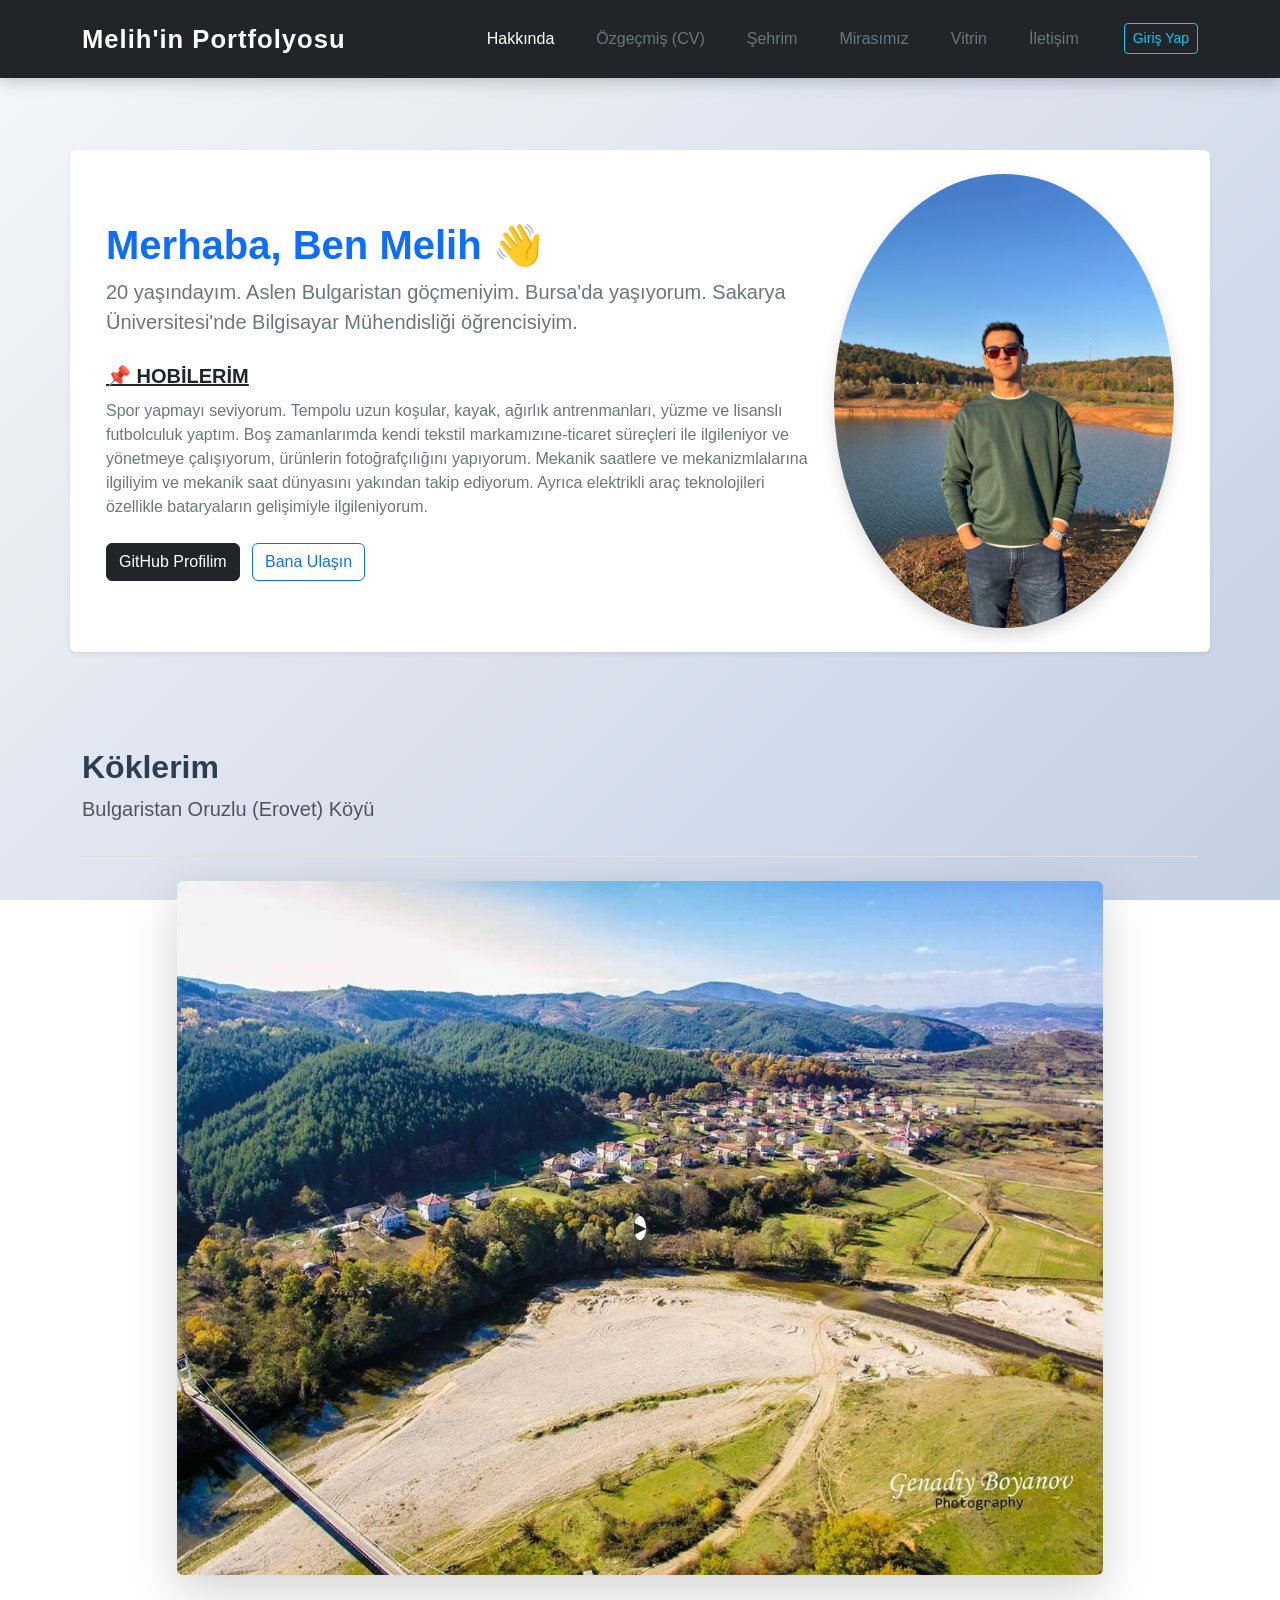
==== commit 3b0acc6e: "Proje tamamlandı, sayfalar ayrıldı ve PHP entegrasyonu yapıldı" ====
--- a/index.html
+++ b/index.html
@@ -3,441 +3,84 @@
 <head>
     <meta charset="UTF-8">
     <meta name="viewport" content="width=device-width, initial-scale=1.0">
-    <title>Web Teknolojileri Projesi</title>
-    <!-- Bootstrap CSS -->
+    <title>Hakkında - Melih'in Portfolyosu</title>
     <link href="https://cdn.jsdelivr.net/npm/bootstrap@5.3.3/dist/css/bootstrap.min.css" rel="stylesheet">
     <link rel="stylesheet" href="style.css">
 </head>
 <body>
 
-    <!-- Üst Menü -->
-    <!-- Üst Menü -->
     <nav class="navbar navbar-expand-lg navbar-dark bg-dark">
         <div class="container">
-            <a class="navbar-brand" href="#">Melih'in Portfolyosu</a>
-            <!-- Mobil menü butonu (Bunu ekledik ki telefonda açılsın) -->
+            <a class="navbar-brand" href="index.html">Melih'in Portfolyosu</a>
             <button class="navbar-toggler" type="button" data-bs-toggle="collapse" data-bs-toggle="target" aria-controls="navbarNav" aria-expanded="false" aria-label="Toggle navigation">
                 <span class="navbar-toggler-icon"></span>
             </button>
             
             <div class="collapse navbar-collapse" id="navbarNav">
                 <ul class="navbar-nav ms-auto flex-row gap-3">
-                    <li class="nav-item"><a class="nav-link text-white" href="#">Hakkında</a></li>
-                    <li class="nav-item"><a class="nav-link text-secondary" href="#ozgecmis">Özgeçmiş (CV)</a></li>
-                    <li class="nav-item"><a class="nav-link text-secondary" href="#sehrim">Şehrim</a></li>
-                    <!-- İŞTE BURAYA YENİ BÖLÜMLERİMİZİN LİNKLERİ GELDİ -->
-                    <li class="nav-item"><a class="nav-link text-secondary" href="#mirasimiz">Mirasımız</a></li>
-                    <li class="nav-item"><a class="nav-link text-secondary" href="#api-vitrin">Vitrin</a></li>
-                    <li class="nav-item"><a class="nav-link text-secondary" href="#iletisim">İletişim</a></li>
+                    <li class="nav-item"><a class="nav-link text-white" href="index.html">Hakkında</a></li>
+                    <li class="nav-item"><a class="nav-link text-secondary" href="ozgecmis.html">Özgeçmiş (CV)</a></li>
+                    <li class="nav-item"><a class="nav-link text-secondary" href="sehrim.html">Şehrim</a></li>
+                    <li class="nav-item"><a class="nav-link text-secondary" href="mirasimiz.html">Mirasımız</a></li>
+                    <li class="nav-item"><a class="nav-link text-secondary" href="vitrin.html">Vitrin</a></li>
+                    <li class="nav-item"><a class="nav-link text-secondary" href="iletisim.html">İletişim</a></li>
                     <li class="nav-item ms-lg-3"><a class="btn btn-outline-info btn-sm mt-1" href="login.php">Giriş Yap</a></li>
                 </ul>
             </div>
         </div>
     </nav>
-    <!-- Hakkında İçeriği -->
-    <div class="container mt-5">
-        <h1>Merhaba, Ben Melih</h1>
-        <p>Sakarya Üniversitesi'nde Bilgisayar Mühendisliği öğrencisiyim.</p>
-        <p>Boş zamanlarımda e-ticaret süreçleri, ürün fotoğrafçılığı ve mekanik saatlerin çalışma prensipleri üzerine araştırmalar yapıyorum. Ayrıca elektrikli araç teknolojilerini yakından takip ediyorum.</p>
-    </div>
 
-    <!-- Özgeçmiş (CV) Bölümü -->
-    <section id="ozgecmis" class="container mt-5 pt-5 mb-5">
-        
-        <!-- Bölüm Başlığı -->
-        <header class="pb-3 mb-4 border-bottom">
-            <h2 class="text-primary">Özgeçmiş (CV)</h2>
-        </header>
-
-        <div class="row">
-            <!-- Sol Kolon: Eğitim ve Topluluklar -->
-            <div class="col-md-6">
-                
-                <!-- Eğitim Bilgileri -->
-                <article class="card shadow-sm mb-4 border-0 bg-white">
-                    <div class="card-body">
-                        <h3 class="card-title h5 text-dark fw-bold">Eğitim Bilgileri</h3>
-                        <ul class="list-group list-group-flush mt-3">
-                            <li class="list-group-item bg-transparent">
-                                <h4 class="h6 fw-bold mb-1">Sakarya Üniversitesi</h4>
-                                <span class="text-muted small">Bilgisayar Mühendisliği (1. Sınıf)</span>
-                            </li>
-                            <li class="list-group-item bg-transparent">
-                                <h4 class="h6 fw-bold mb-1">Bursa Kaşgarlı Mahmud Anadolu Lisesi</h4>
-                                <span class="text-muted small">Lise Eğitimi</span>
-                            </li>
-                        </ul>
-                    </div>
-                </article>
-
-                <!-- Kulüp ve Topluluklar -->
-                <article class="card shadow-sm mb-4 border-0 bg-white">
-                    <div class="card-body">
-                        <h3 class="card-title h5 text-dark fw-bold">Üyelikler ve Topluluklar</h3>
-                        <ul class="list-group list-group-flush mt-3">
-                            <li class="list-group-item bg-transparent">🤖 Yapay Zeka Kulübü</li>
-                            <li class="list-group-item bg-transparent">💻 Bilgisayar Topluluğu</li>
-                            <li class="list-group-item bg-transparent">⚙️ SEİS Kulübü</li>
-                            <li class="list-group-item bg-transparent">🌐 IEEE Öğrenci Kolu</li>
-                        </ul>
-                    </div>
-                </article>
-
+    <section id="hakkinda" class="container mt-5 pt-4">
+        <div class="row align-items-center bg-white shadow-sm rounded p-4 border-0">
+            
+            <div class="col-md-8 order-2 order-md-1 mt-4 mt-md-0">
+                <h1 class="text-primary fw-bold">Merhaba, Ben Melih 👋</h1>
+                <p class="lead text-secondary">20 yaşındayım. Aslen Bulgaristan göçmeniyim. Bursa'da yaşıyorum. Sakarya Üniversitesi'nde Bilgisayar Mühendisliği öğrencisiyim.</p>
+                <p class="text-secondary mt-4">
+                    <strong class="fw-bold text-dark text-decoration-underline fs-5 d-block mb-2">📌 HOBİLERİM</strong>
+                    Spor yapmayı seviyorum. Tempolu uzun koşular, kayak, ağırlık antrenmanları, yüzme ve lisanslı futbolculuk yaptım. 
+                    Boş zamanlarımda kendi tekstil markamızıne-ticaret süreçleri ile ilgileniyor ve yönetmeye 
+                    çalışıyorum, ürünlerin fotoğrafçılığını yapıyorum. Mekanik saatlere ve mekanizmlalarına 
+                    ilgiliyim ve mekanik saat dünyasını yakından takip ediyorum. Ayrıca elektrikli araç teknolojileri özellikle bataryaların gelişimiyle ilgileniyorum.
+                </p>
+                <div class="mt-4">
+                    <a href="https://github.com/yildizmelih1903-a11y/Melih-Web-Projesi" target="_blank" class="btn btn-dark me-2">GitHub Profilim</a>
+                    <a href="iletisim.html" class="btn btn-outline-primary">Bana Ulaşın</a>
+                </div>
             </div>
-
-            <!-- Sağ Kolon: Deneyimler -->
-            <div class="col-md-6">
-                
-                <!-- İş Deneyimi -->
-                <article class="card shadow-sm border-0 bg-white h-100">
-                    <div class="card-body">
-                        <h3 class="card-title h5 text-dark fw-bold">Girişimcilik ve İş Deneyimi</h3>
-                        
-                        <div class="mt-4">
-                            <h4 class="h6 fw-bold mb-1 text-primary">Kurucu / E-Ticaret Yöneticisi</h4>
-                            <p class="text-muted small mb-2">Kendi Tekstil Markamız & E-Ticaret Operasyonları</p>
-                            <ul class="small text-secondary">
-                                <li class="mb-1">Tekstil markamızın e-ticaret altyapısının kurulması ve pazaryeri (Trendyol vb.) süreçlerinin yönetilmesi.</li>
-                                <li class="mb-1">Satış oranlarını artırmak amacıyla ürün fotoğrafçılığı ve arama motoru optimizasyonu (SEO) çalışmalarının yürütülmesi.</li>
-                                <li class="mb-1">Müşteri ilişkileri yönetimi (CRM) ile müşteri memnuniyetinin sağlanması ve operasyonel süreçlerin takibi.</li>
-                                <li>Sektördeki diğer işletme sahipleriyle B2B (işletmeden işletmeye) toplantılar gerçekleştirerek iş ağının (networking) ve pazar stratejilerinin geliştirilmesi.</li>
-                            </ul>
-                        </div>
-                        
-                    </div>
-                </article>
-
+            
+            <div class="col-md-4 order-1 order-md-2 text-center">
+                <img src="resimler/kendi.fotografim.jpeg" class="img-fluid rounded-circle shadow profil-resmi" alt="Profil Resmi">
             </div>
-        </div>
-
-        <!-- Yetenekler ve Yabancı Dil -->
-        <div class="row mt-4">
-            <div class="col-12">
-                <article class="card shadow-sm border-0 bg-white p-2">
-                    <div class="card-body">
-                        <h3 class="card-title h5 text-dark fw-bold mb-4">Teknik Yetkinlikler ve Yabancı Dil</h3>
-                        
-                        <div class="row">
-                            <!-- Yazılım ve Teknoloji -->
-                            <div class="col-md-6 mb-3">
-                                <h4 class="h6 text-secondary mb-3">Yazılım & Geliştirme</h4>
-                                
-                                <div class="mb-2">
-                                    <div class="d-flex justify-content-between small mb-1">
-                                        <span>Web Teknolojileri (HTML, CSS, PHP, JS)</span>
-                                        <span class="text-muted">Orta</span>
-                                    </div>
-                                    <div class="progress" style="height: 6px;">
-                                        <div class="progress-bar bg-primary" role="progressbar" style="width: 75%"></div>
-                                    </div>
-                                </div>
-
-                                <div class="mb-2">
-                                    <div class="d-flex justify-content-between small mb-1">
-                                        <span>C# & C++</span>
-                                        <span class="text-muted">Temel Seviye</span>
-                                    </div>
-                                    <div class="progress" style="height: 6px;">
-                                        <div class="progress-bar bg-info" role="progressbar" style="width: 35%"></div>
-                                    </div>
-                                </div>
-                            </div>
-
-                            <!-- Diller ve Diğer Yetenekler -->
-                            <div class="col-md-6 mb-3">
-                                <h4 class="h6 text-secondary mb-3">Dil & Operasyonel Yetkinlikler</h4>
-                                
-                                <div class="mb-2">
-                                    <div class="d-flex justify-content-between small mb-1">
-                                        <span>İngilizce</span>
-                                        <span class="text-muted">B1 (Orta Seviye)</span>
-                                    </div>
-                                    <div class="progress" style="height: 6px;">
-                                        <div class="progress-bar bg-success" role="progressbar" style="width: 50%"></div>
-                                    </div>
-                                </div>
-
-                                <div class="mb-2">
-                                    <div class="d-flex justify-content-between small mb-1">
-                                        <span>SEO & Ürün Fotoğrafçılığı</span>
-                                        <span class="text-muted">İleri Seviye</span>
-                                    </div>
-                                    <div class="progress" style="height: 6px;">
-                                        <div class="progress-bar bg-warning" role="progressbar" style="width: 85%"></div>
-                                    </div>
-                                </div>
-                            </div>
-                        </div>
-
-                    </div>
-                </article>
-            </div>
+            
         </div>
     </section>
 
-    <!-- Şehrim Bölümü (Bursa Temalı Slider) -->
-    <section id="sehrim" class="container mt-5 pt-5 mb-5">
+    <section id="koyum-video" class="container mt-5 pt-5 mb-5">
         
-        <!-- Bölüm Başlığı -->
         <header class="pb-3 mb-4 border-bottom">
-            <h2 class="text-primary">Şehrim: Bursa</h2>
-            <p class="lead text-muted">Osmanlı'nın ilk başkenti, tarihi dokusu ve eşsiz doğasıyla yeşil Bursa.</p>
+            <h2 class="text-primary">Köklerim</h2>
+            <p class="lead text-muted">Bulgaristan Oruzlu (Erovet) Köyü</p>
         </header>
 
-        <!-- Bootstrap Slider (Carousel) - 4 Resimli -->
         <div class="row justify-content-center">
             <div class="col-md-10">
-                <div id="sehrimSlider" class="carousel slide shadow-lg rounded overflow-hidden" data-bs-ride="carousel">
+                <a href="https://www.youtube.com/watch?v=ITYQrfYckvY&t=2954s" target="_blank" class="d-block position-relative shadow-lg rounded overflow-hidden text-decoration-none card-hover-effect">
                     
-                    <!-- Alt Çizgi Göstergeleri -->
-                    <div class="carousel-indicators">
-                        <button type="button" data-bs-target="#sehrimSlider" data-bs-slide-to="0" class="active" aria-current="true" aria-label="Slide 1"></button>
-                        <button type="button" data-bs-target="#sehrimSlider" data-bs-slide-to="1" aria-label="Slide 2"></button>
-                        <button type="button" data-bs-target="#sehrimSlider" data-bs-slide-to="2" aria-label="Slide 3"></button>
-                        <button type="button" data-bs-target="#sehrimSlider" data-bs-slide-to="3" aria-label="Slide 4"></button>
-                    </div>
-
-                    <!-- Kayan Resimler -->
-                    <div class="carousel-inner">
-                        <!-- Slayt 1: Ulu Camii -->
-                        <div class="carousel-item active">
-                            <img src="resimler/ULUCAMİİ.jpg" class="d-block w-100" style="height: 500px; object-fit: cover;" alt="Bursa Ulu Camii">
-                            <div class="carousel-caption d-none d-md-block bg-dark bg-opacity-75 rounded p-3">
-                                <h5>Bursa Ulu Camii</h5>
-                                <p>Osmanlı mimarisinin en önemli eserlerinden biri olan 20 kubbeli şaheser.</p>
-                            </div>
-                        </div>
-                        <!-- Slayt 2: Uludağ -->
-                        <div class="carousel-item">
-                            <img src="resimler/Uludağ_zirve.jpg" class="d-block w-100" style="height: 500px; object-fit: cover;" alt="Uludağ">
-                            <div class="carousel-caption d-none d-md-block bg-dark bg-opacity-75 rounded p-3">
-                                <h5>Beyaz Cennet: Uludağ</h5>
-                                <p>Türkiye'nin en popüler kış turizmi merkezi ve eşsiz doğa parkı.</p>
-                            </div>
-                        </div>
-                        <!-- Slayt 3: Cumalıkızık -->
-                        <div class="carousel-item">
-                            <img src="resimler/cumalikkizik.webp" class="d-block w-100" style="height: 500px; object-fit: cover;" alt="Cumalıkızık">
-                            <div class="carousel-caption d-none d-md-block bg-dark bg-opacity-75 rounded p-3">
-                                <h5>Tarihi Cumalıkızık Köyü</h5>
-                                <p>UNESCO Dünya Mirası listesinde yer alan, 700 yıllık Osmanlı sivil mimari örneği.</p>
-                            </div>
-                        </div>
-                        <!-- Slayt 4: Teleferik -->
-                        <div class="carousel-item">
-                            <img src="resimler/telefrik.webp" class="d-block w-100" style="height: 500px; object-fit: cover;" alt="Bursa Teleferik">
-                            <div class="carousel-caption d-none d-md-block bg-dark bg-opacity-75 rounded p-3">
-                                <h5>Teleferik</h5>
-                                <p>Uludağ'a uzanan dünyanın en uzun hatlı teleferiklerinden biriyle orman manzarası.</p>
-                            </div>
+                    <img src="resimler/oruzlu.bg.jpg" class="w-100 video-kapak" alt="Oruzlu Köyü">
+                    
+                    <div class="position-absolute top-50 start-50 translate-middle">
+                        <div class="bg-white rounded-circle d-flex justify-content-center align-items-center shadow oynat-butonu-arkaplan">
+                            <span class="text-dark oynat-ikon">▶</span>
                         </div>
                     </div>
 
-                    <!-- Sağ/Sol Kontrol Okları -->
-                    <button class="carousel-control-prev" type="button" data-bs-target="#sehrimSlider" data-bs-slide="prev">
-                        <span class="carousel-control-prev-icon" aria-hidden="true"></span>
-                        <span class="visually-hidden">Önceki</span>
-                    </button>
-                    <button class="carousel-control-next" type="button" data-bs-target="#sehrimSlider" data-bs-slide="next">
-                        <span class="carousel-control-next-icon" aria-hidden="true"></span>
-                        <span class="visually-hidden">Sonraki</span>
-                    </button>
-                </div>
+                </a>
             </div>
         </div>
 
     </section>
-
-<!-- Mirasımız Bölümü -->
-    <section id="mirasimiz" class="container mt-5 pt-5 mb-5">
-        
-        <!-- Bölüm Başlığı -->
-        <header class="pb-3 mb-4 border-bottom">
-            <h2 class="text-primary">Kültürel Mirasımız</h2>
-            <p class="lead text-muted">Bursa'dan doğan ve yüzyıllardır yaşayan efsane: Türk Gölge Oyunu.</p>
-        </header>
-
-        <!-- Miras İçeriği (Article Semantic Tag'i ile) -->
-        <article class="row align-items-center bg-white shadow-sm rounded p-4 border-0 card-hover-effect">
-            
-            <!-- Sol Taraf: Metin İçeriği -->
-            <div class="col-md-7 order-2 order-md-1 mt-4 mt-md-0">
-                <h3 class="h4 fw-bold text-dark mb-3">Gölgelerin Dili: Karagöz ve Hacivat</h3>
-                <p class="text-secondary mb-3">
-                    Bursa'nın ve ülkemizin en önemli somut olmayan kültürel miraslarından biri olan Karagöz ve Hacivat, kökleri Osmanlı dönemine uzanan eşsiz bir gölge oyunudur. Efsaneye göre Bursa'daki Orhan Gazi Camii'nin inşaatında çalışan bu iki usta, nüktedan atışmalarıyla diğer işçileri oyaladıkları gerekçesiyle idam edilmiş; ancak duyulan pişmanlık üzerine Şeyh Küşteri tarafından deriden yapılan tasvirleriyle (figürleriyle) beyaz perdeye yansıtılarak ölümsüzleştirilmiştir.
-                </p>
-                <p class="text-secondary mb-3">
-                    Oyunun temel mizahı, iki zıt karakterin bitmek bilmeyen çatışmasına dayanır. Okumamış ama zeki, dürüst ve patavatsız bir "halk adamı" olan Karagöz ile; eğitim görmüş, gösterişi seven ve ağdalı bir dille konuşan "yarı aydın" Hacivat'ın yanlış anlaşılmalarla dolu diyalogları... Bu atışmalar, aslında dönemin farklı sosyal sınıfları arasındaki iletişimi ve kültürel zenginliği zekice ekrana taşır.
-                </p>
-                <p class="text-secondary mb-0">
-                    Deve veya dana derisinden özel kök boyalarla işlenerek yapılan ve geleneksel olarak "Küşteri Meydanı" adı verilen ışıklı perdede oynatılan bu sanat, 2009 yılında UNESCO tarafından "Somut Olmayan Kültürel Miras" olarak tescillenmiştir. Sadece bir eğlence aracı olmayan bu köklü gelenek, ince mizah anlayışıyla yüzyıllardır toplumun aynası olmaya devam etmektedir.
-                </p>
-            </div>
-            
-            <!-- Sağ Taraf: Görsel -->
-            <div class="col-md-5 order-1 order-md-2 text-center">
-                <!-- İstersen resmi kendi resimler/ klasörüne indireceğin bir Karagöz Hacivat görseliyle değiştirebilirsin -->
-                <img src="resimler/HACİVAT.KARAGÖZ.jpg" class="img-fluid rounded shadow" alt="Karagöz ve Hacivat Gölge Oyunu">
-            </div>
-
-        </article>
-
-    </section>
-
-<!-- E-Ticaret API Vitrini (6. Gün Görevi) -->
-    <section id="api-vitrin" class="container mt-5 pt-5 mb-5">
-        
-        <header class="pb-3 mb-4 border-bottom">
-            <h2 class="text-primary">E-Ticaret Vitrini (Canlı API)</h2>
-            <p class="lead text-muted">FakeStore API üzerinden uzak sunucudan anlık olarak çekilen ürünler.</p>
-        </header>
-
-        <!-- Ürünlerin dizileceği boş kutu. İçini JavaScript ile dolduracağız -->
-        <div class="row" id="urun-listesi">
-            <div class="col-12 text-center mt-4">
-                <div class="spinner-border text-primary" role="status">
-                    <span class="visually-hidden">Yükleniyor...</span>
-                </div>
-                <p class="mt-2 text-muted">Ürünler sunucudan çekiliyor, lütfen bekleyin...</p>
-            </div>
-        </div>
-
-    </section>
-
-    <!-- İletişim Bölümü (7. Gün Görevi) -->
-    <section id="iletisim" class="container mt-5 pt-5 mb-5">
-        
-        <header class="pb-3 mb-4 border-bottom">
-            <h2 class="text-primary">İletişime Geç</h2>
-            <p class="lead text-muted">Projeler, işbirlikleri veya sadece merhaba demek için bana ulaşabilirsiniz.</p>
-        </header>
-
-        <div class="row bg-white shadow-sm rounded p-4 border-0">
-            <!-- Sol Kolon: İletişim Formu -->
-            <div class="col-md-7 mb-4 mb-md-0">
-                <form id="iletisimFormu">
-                    <div class="mb-3">
-                        <label for="adSoyad" class="form-label fw-bold">Adınız Soyadınız</label>
-                        <input type="text" class="form-control bg-light border-0 p-3" id="adSoyad" placeholder="Örn: Melih YILDIZ">
-                    </div>
-                    <div class="mb-3">
-                        <label for="email" class="form-label fw-bold">E-posta Adresiniz</label>
-                        <input type="email" class="form-control bg-light border-0 p-3" id="email" placeholder="mail@ornek.com">
-                    </div>
-                    <div class="mb-3">
-                        <label for="mesaj" class="form-label fw-bold">Mesajınız</label>
-                        <textarea class="form-control bg-light border-0 p-3" id="mesaj" rows="5" placeholder="Buraya mesajınızı yazabilirsiniz..."></textarea>
-                    </div>
-                    <!-- Buton tipini şimdilik "button" yaptık ki sayfayı yenilemesin, yarın JS ile canlandıracağız -->
-                    <button type="button" class="btn btn-primary px-4 py-2 w-100 fw-bold" id="gonderButonu">Mesajı Gönder</button>
-                </form>
-            </div>
-
-            <!-- Sağ Kolon: İletişim Bilgileri -->
-            <div class="col-md-5 d-flex flex-column justify-content-center px-md-5 mt-4 mt-md-0 border-start d-none d-md-flex">
-                <h3 class="h5 fw-bold mb-4 text-dark">İletişim Bilgileri</h3>
-                
-                <div class="d-flex align-items-center mb-3">
-                    <div class="bg-primary text-white rounded-circle d-flex justify-content-center align-items-center me-3" style="width: 40px; height: 40px;">📍</div>
-                    <div>
-                        <h6 class="mb-0 fw-bold">Konum</h6>
-                        <small class="text-muted">Sakarya / Türkiye</small>
-                    </div>
-                </div>
-
-                <div class="d-flex align-items-center mb-3">
-                    <div class="bg-primary text-white rounded-circle d-flex justify-content-center align-items-center me-3" style="width: 40px; height: 40px;">✉️</div>
-                    <div>
-                        <h6 class="mb-0 fw-bold">E-posta</h6>
-                        <small class="text-muted">melih.yildiz8@ogr.sakarya.edu.tr</small>
-                    </div>
-                </div>
-
-                <div class="d-flex align-items-center mb-4">
-                    <div class="bg-primary text-white rounded-circle d-flex justify-content-center align-items-center me-3" style="width: 40px; height: 40px;">🎓</div>
-                    <div>
-                        <h6 class="mb-0 fw-bold">Üniversite</h6>
-                        <small class="text-muted">Sakarya Üniversitesi</small>
-                    </div>
-                </div>
-            </div>
-        </div>
-
-    </section>
-
-    <!-- API Veri Çekme İşlemi (JavaScript) -->
-    <script>
-        // 1. ADIM: İnternetteki ürün veri tabanına (API) gidip 4 tane ürün istiyoruz.
-        fetch('https://fakestoreapi.com/products?limit=4')
-            
-            // 2. ADIM: Gelen cevabı bilgisayarın anlayacağı JSON (veri) formatına çeviriyoruz.
-            .then(cevap => cevap.json())
-            
-            // 3. ADIM: Veriler hazır olduğunda ekrana (HTML içine) yazdırıyoruz.
-            .then(urunler => {
-                
-                // HTML'deki boş ürün kutumuzu buluyoruz
-                const urunKutusu = document.getElementById('urun-listesi');
-                
-                // "Yükleniyor..." yazısını temizliyoruz
-                urunKutusu.innerHTML = ''; 
-
-                // Gelen her bir ürün için bir döngü başlatıp ekrana Bootstrap kartı çiziyoruz
-                urunler.forEach(urun => {
-                    urunKutusu.innerHTML += `
-                        <div class="col-md-3 mb-4">
-                            <div class="card h-100 shadow-sm border-0 p-3 card-hover-effect">
-                                <img src="${urun.image}" class="card-img-top" style="height: 180px; object-fit: contain;" alt="Ürün Resmi">
-                                <div class="card-body text-center d-flex flex-column p-0 pt-3">
-                                    <h6 class="card-title text-truncate" title="${urun.title}">${urun.title}</h6>
-                                    <p class="card-text fw-bold text-success mt-auto fs-5">$${urun.price}</p>
-                                </div>
-                            </div>
-                        </div>
-                    `;
-                });
-            })
-            
-            // 4. ADIM: Eğer internet veya sunucu kaynaklı bir hata olursa ekrana uyarı veriyoruz.
-            .catch(hata => {
-                document.getElementById('urun-listesi').innerHTML = '<p class="text-danger text-center">Ürünler yüklenirken bir bağlantı hatası oluştu!</p>';
-            });
-    </script>
-
-
     
-    <!-- Bootstrap JS (Mobil menünün ve resim kaydırmanın çalışması için ZORUNLU) -->
     <script src="https://cdn.jsdelivr.net/npm/bootstrap@5.3.3/dist/js/bootstrap.bundle.min.js"></script>
-
-<script>
-        // Sayfadaki butonu ve form elemanlarını seçiyoruz
-        const gonderButonu = document.getElementById('gonderButonu');
-
-        gonderButonu.addEventListener('click', function() {
-            // Kullanıcının yazdığı değerleri alıyoruz
-            const ad = document.getElementById('adSoyad').value.trim();
-            const email = document.getElementById('email').value.trim();
-            const mesaj = document.getElementById('mesaj').value.trim();
-
-            // 1. KONTROL: Alanlar boş mu?
-            if (ad === "" || email === "" || mesaj === "") {
-                alert("Lütfen tüm alanları doldurun!");
-                return; // Kodun devam etmesini durdurur
-            }
-
-            // 2. KONTROL: E-posta adresi geçerli mi (İçinde @ var mı)?
-            if (!email.includes("@")) {
-                alert("Lütfen geçerli bir e-posta adresi girin!");
-                return;
-            }
-
-            // Eğer her şey doğruysa başarı mesajı gösteriyoruz
-            alert("Teşekkürler " + ad + "! Mesajınız başarıyla (simüle edilerek) gönderildi.");
-            
-            // Formu temizliyoruz
-            document.getElementById('iletisimFormu').reset();
-        });
-    </script>
-
 </body>
 </html>
--- a/style.css
+++ b/style.css
@@ -45,4 +45,18 @@
 h2.text-primary {
     color: #2c3e50 !important; /* Mavi rengi daha asil bir laciverte çeker */
     font-weight: 800;
+}
+/* Özgeçmiş Yetenek Barları İçin Sınıflar (Sıfır Inline CSS Kuralı İçin) */
+.progress-ince {
+    height: 6px;
+}
+.seviye-75 { width: 75%; }
+.seviye-35 { width: 35%; }
+.seviye-50 { width: 50%; }
+.seviye-85 { width: 85%; }
+
+/* Şehrim Slider Resimleri İçin */
+.slider-resmi {
+    height: 500px; 
+    object-fit: cover;
 }
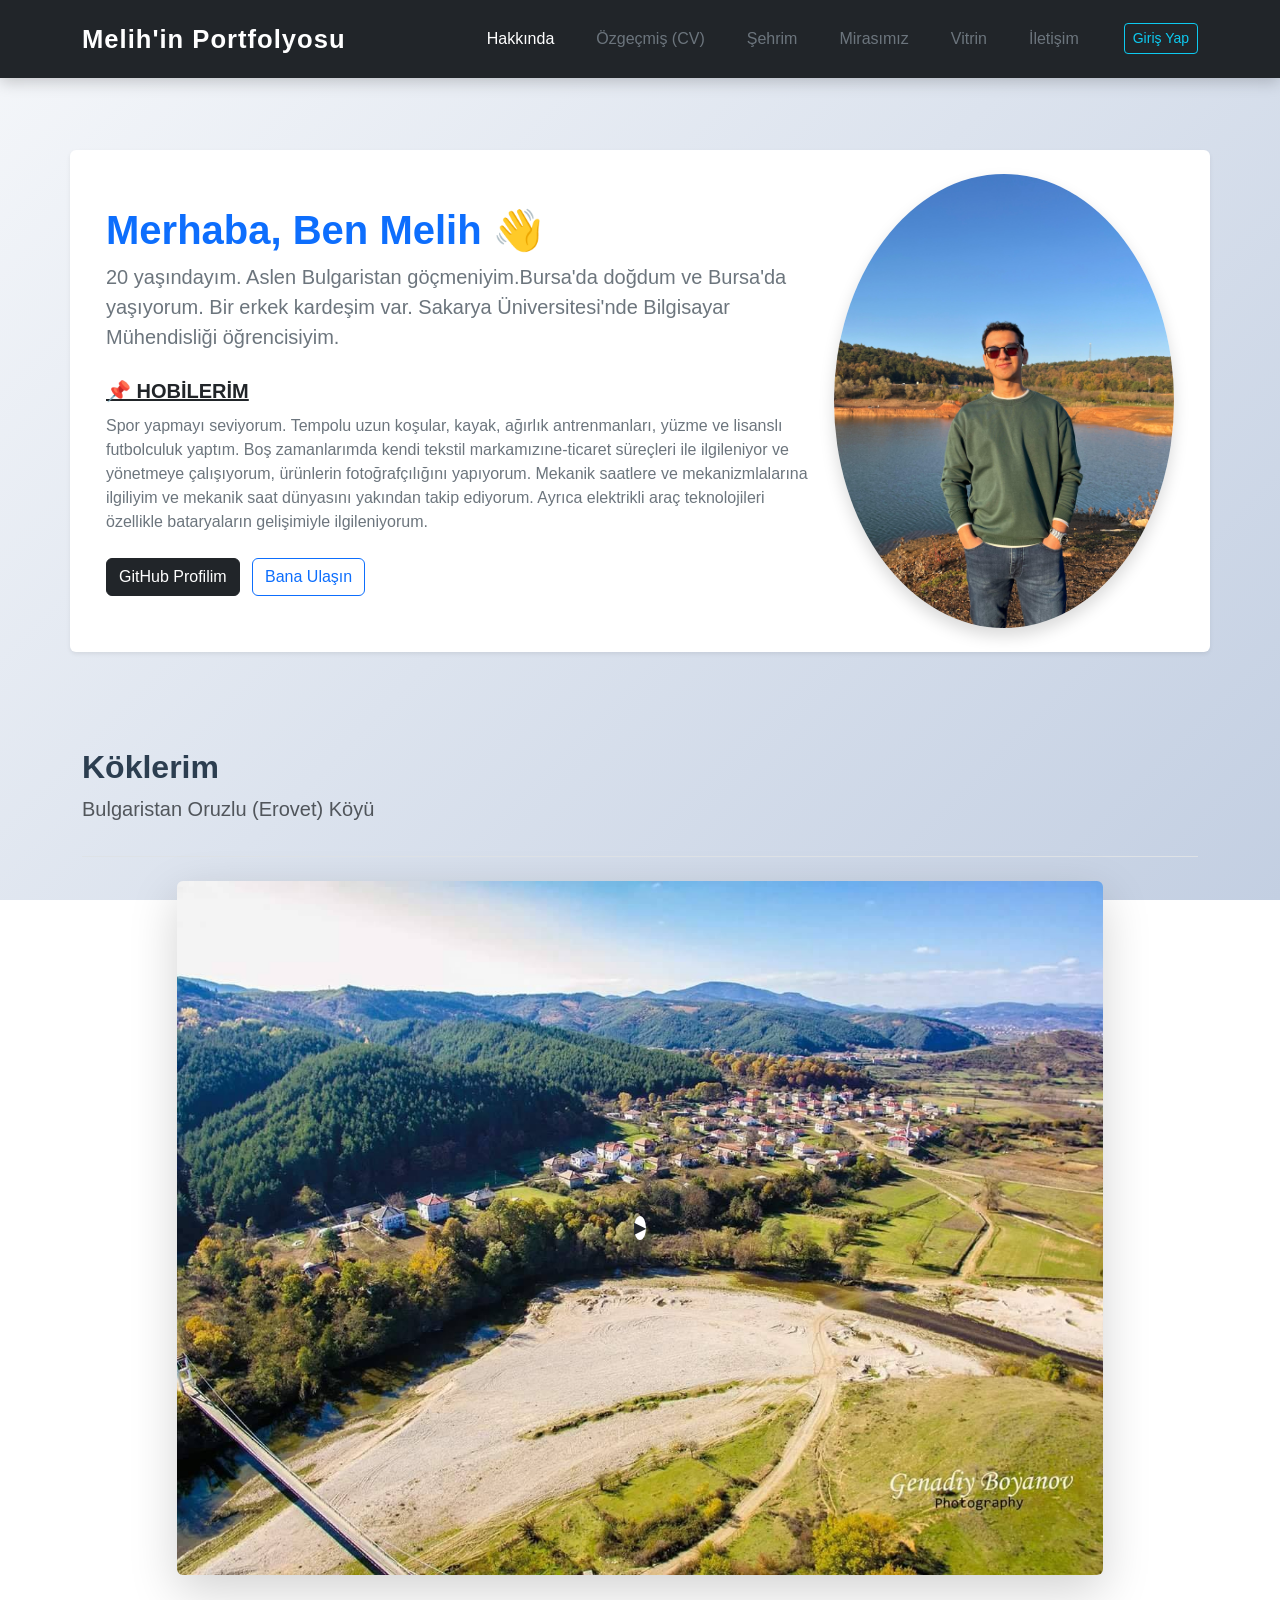
==== commit 2b70e85f: "son düzenlemeler yapıldı" ====
--- a/index.html
+++ b/index.html
@@ -35,7 +35,9 @@
             
             <div class="col-md-8 order-2 order-md-1 mt-4 mt-md-0">
                 <h1 class="text-primary fw-bold">Merhaba, Ben Melih 👋</h1>
-                <p class="lead text-secondary">20 yaşındayım. Aslen Bulgaristan göçmeniyim. Bursa'da yaşıyorum. Sakarya Üniversitesi'nde Bilgisayar Mühendisliği öğrencisiyim.</p>
+                <p class="lead text-secondary">20 yaşındayım. Aslen Bulgaristan göçmeniyim.Bursa'da doğdum ve Bursa'da yaşıyorum. Bir erkek kardeşim var. Sakarya Üniversitesi'nde Bilgisayar Mühendisliği öğrencisiyim.
+
+                </p>
                 <p class="text-secondary mt-4">
                     <strong class="fw-bold text-dark text-decoration-underline fs-5 d-block mb-2">📌 HOBİLERİM</strong>
                     Spor yapmayı seviyorum. Tempolu uzun koşular, kayak, ağırlık antrenmanları, yüzme ve lisanslı futbolculuk yaptım. 
--- a/style.css
+++ b/style.css
@@ -59,4 +59,16 @@
 .slider-resmi {
     height: 500px; 
     object-fit: cover;
+}
+/* İletişim Sonuç Sayfası Stilleri */
+.result-container {
+    max-width: 600px;
+    margin: 50px auto;
+    background: #fff;
+    padding: 30px;
+    border-radius: 10px;
+    box-shadow: 0 4px 6px rgba(0,0,0,0.1);
+}
+.tablo-baslik {
+    width: 30%;
 }
